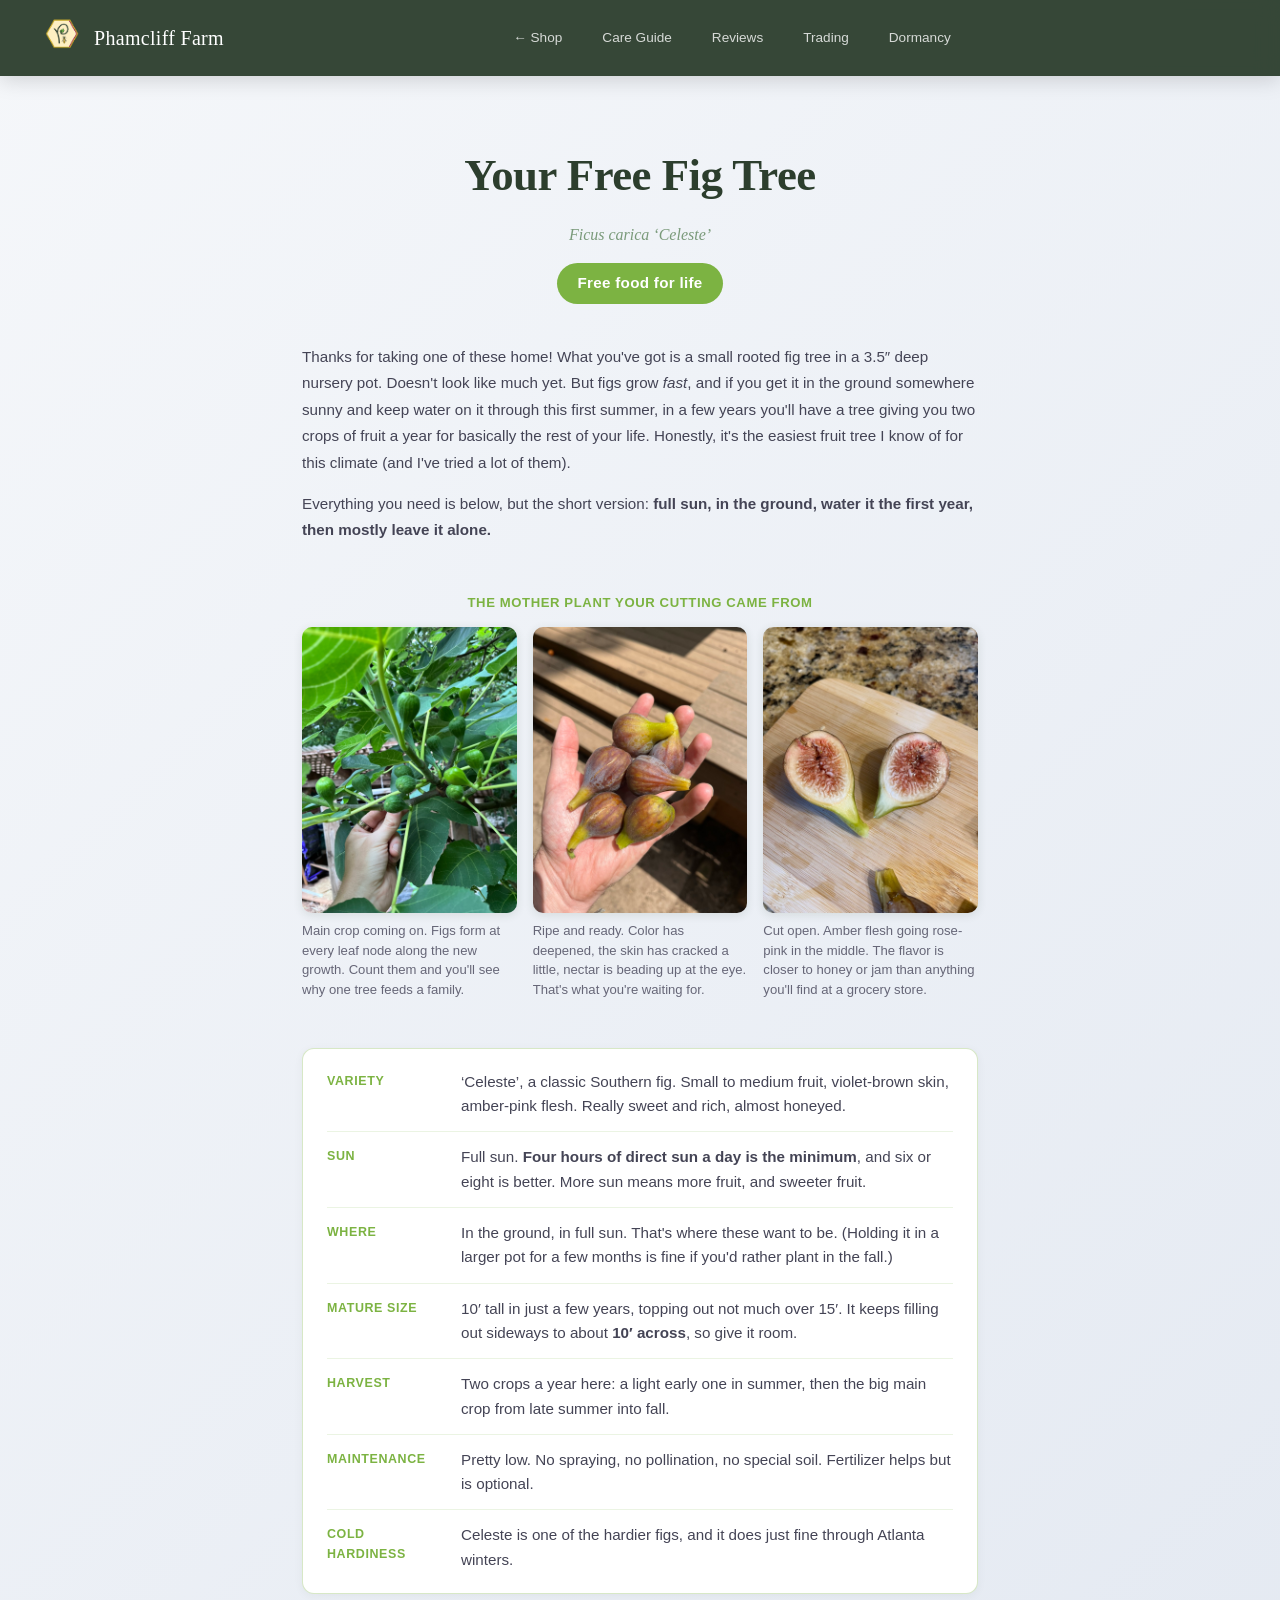
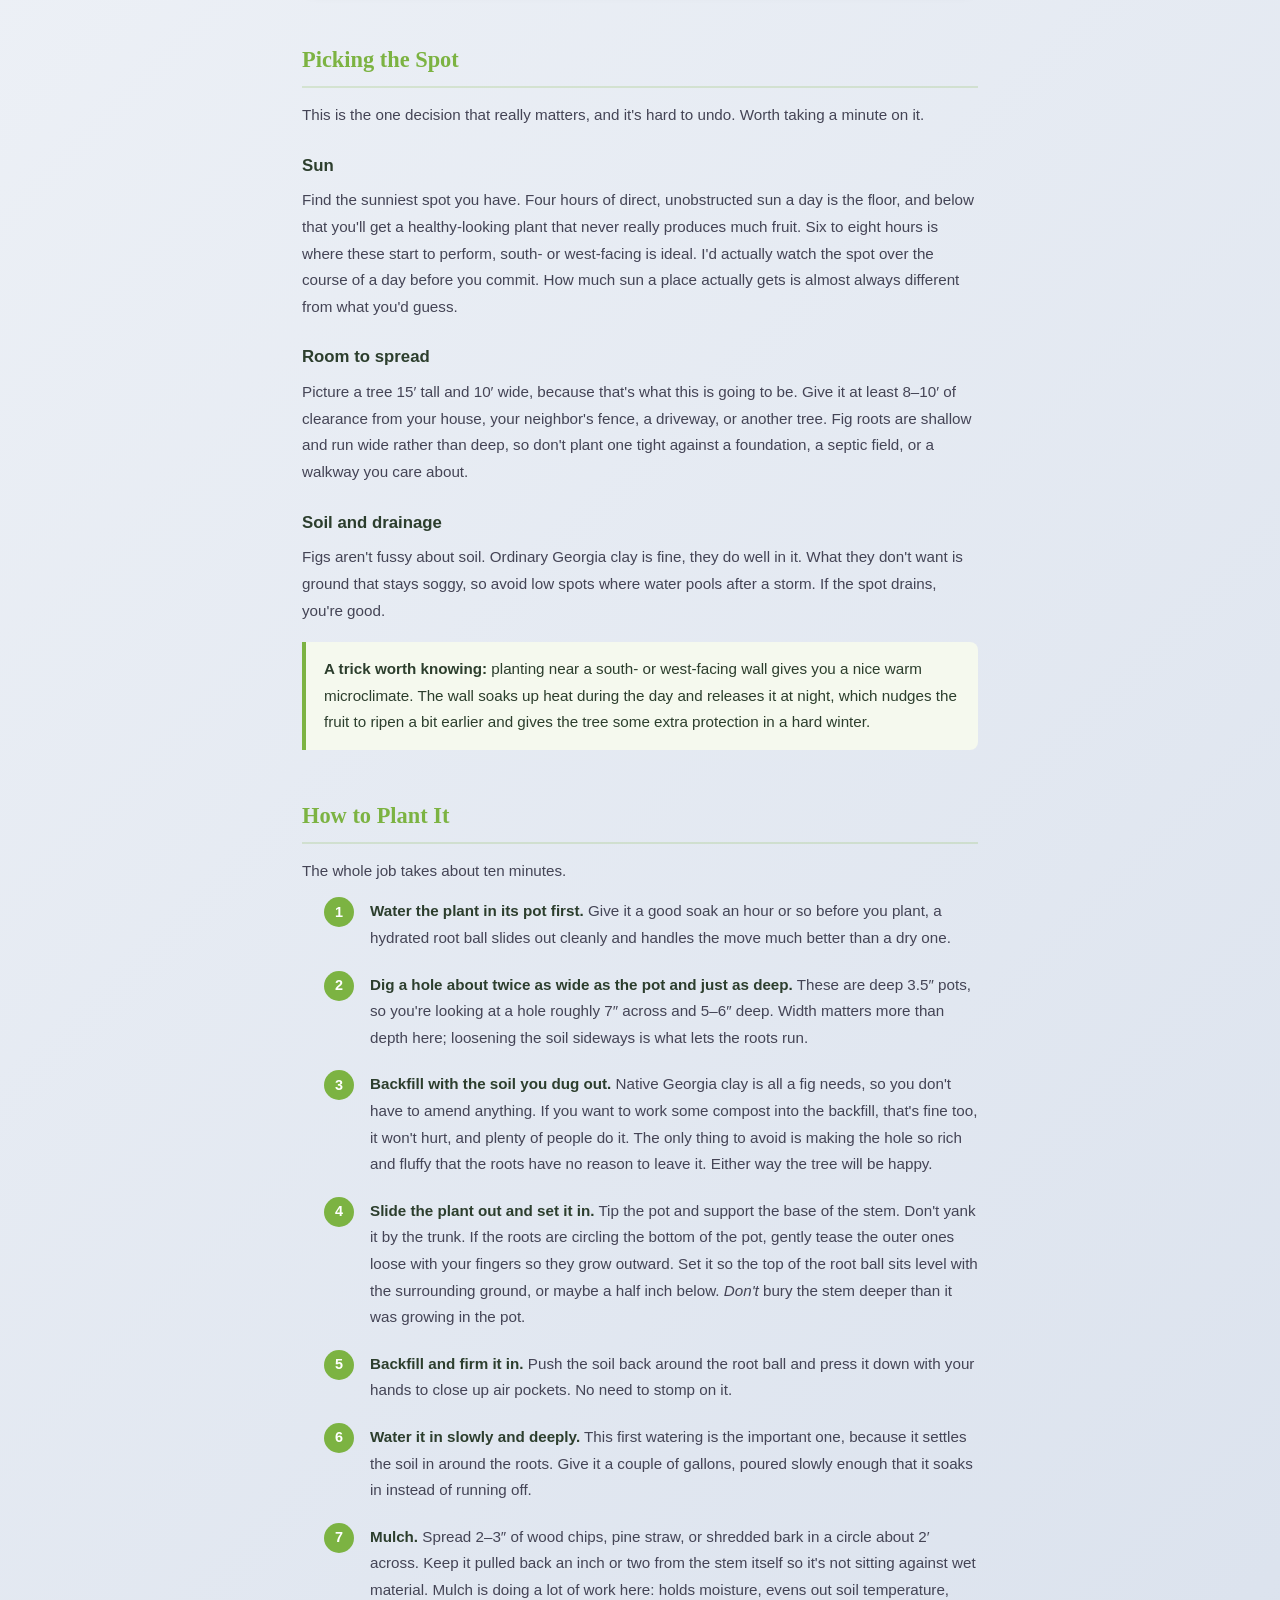
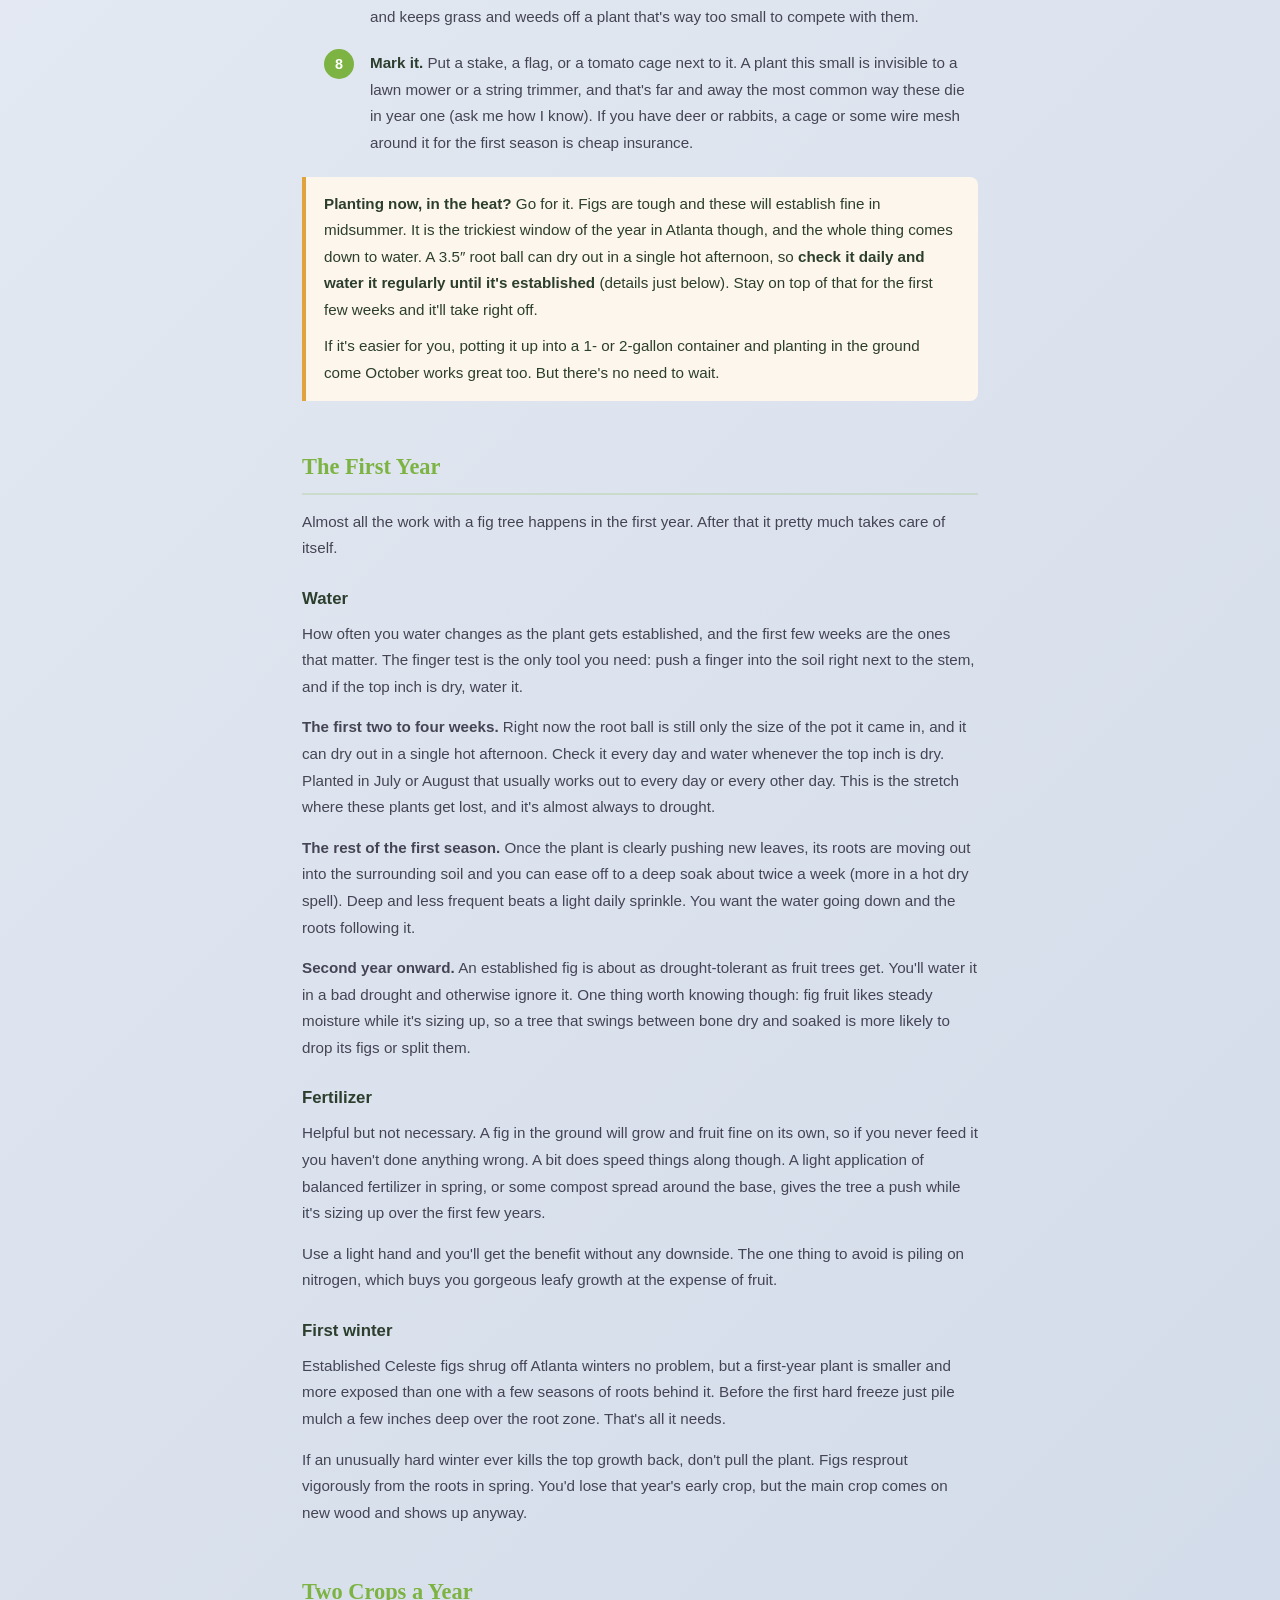
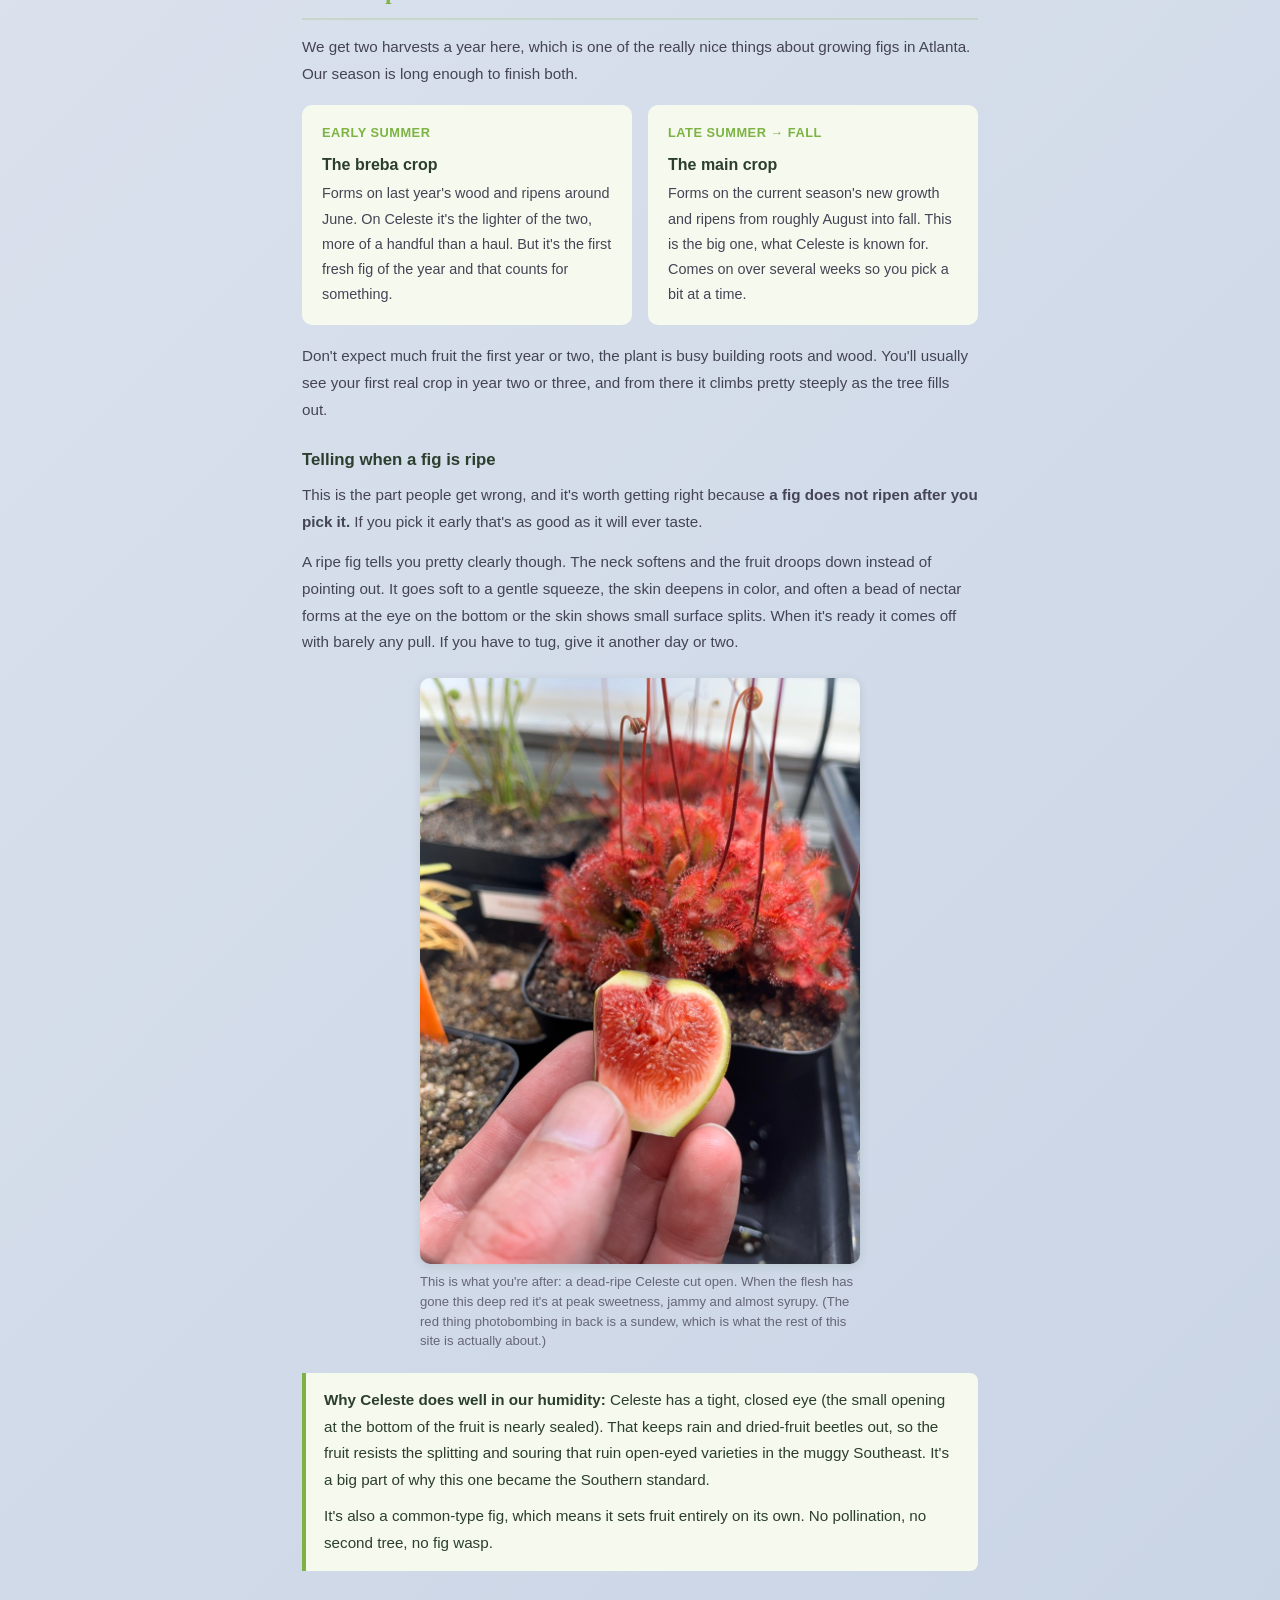
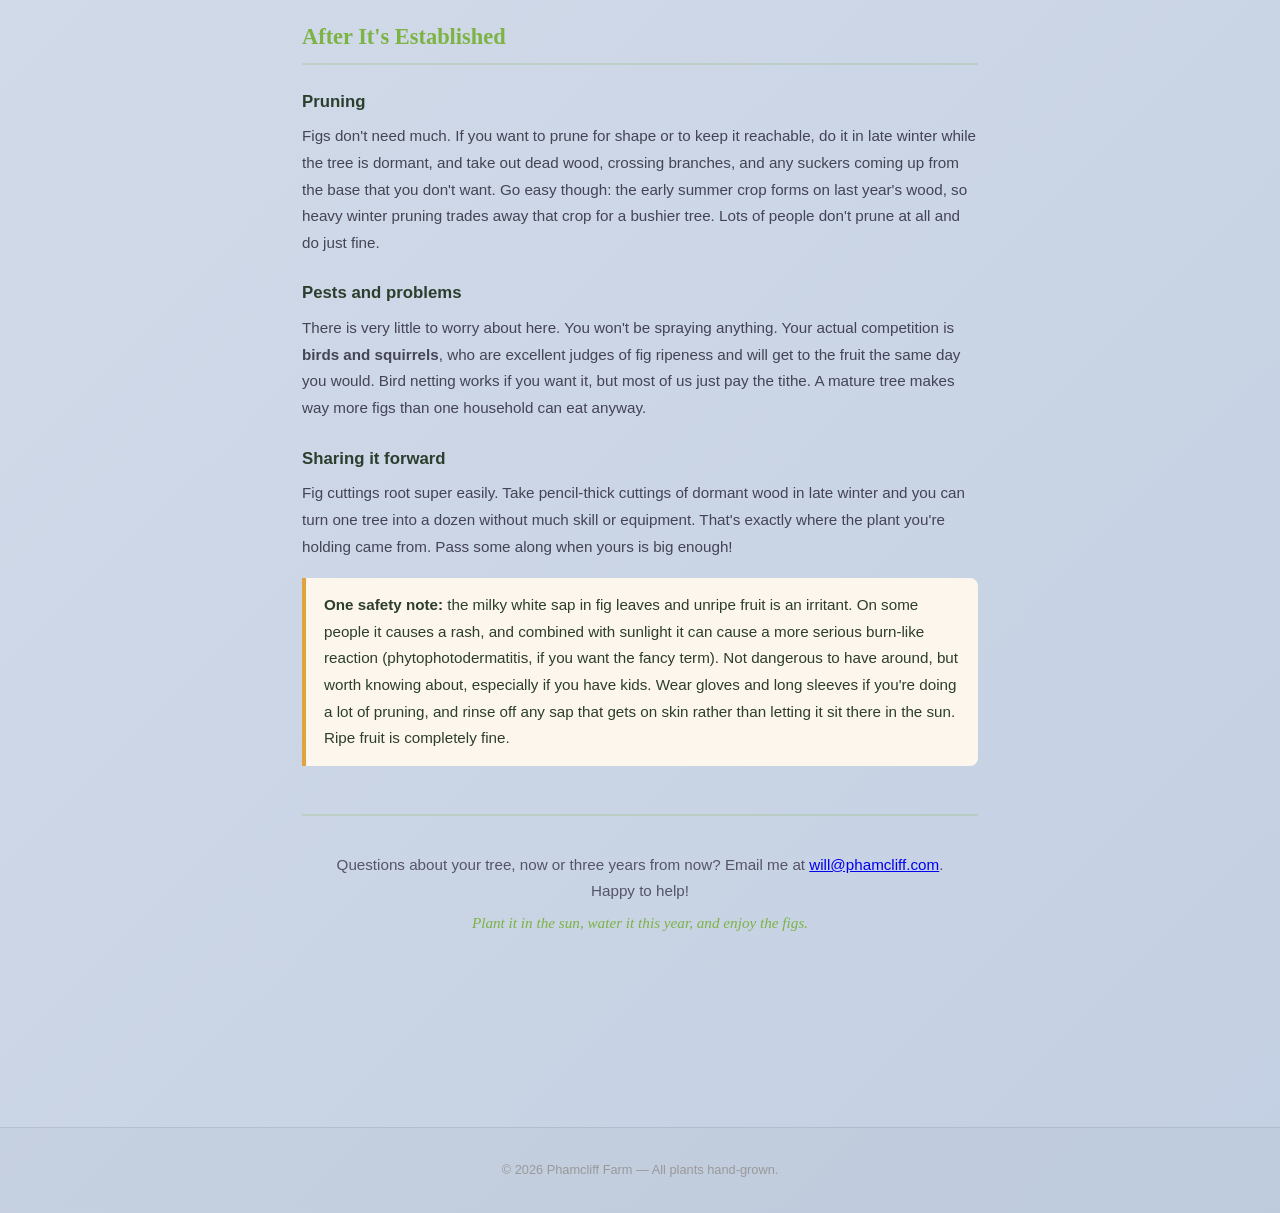
==== fig/index.html @ 44192fd5 "added figs" ====
<!DOCTYPE html>
<html lang="en">
<head>
  <meta charset="UTF-8" />
  <meta name="viewport" content="width=device-width, initial-scale=1.0" />
  <title>Your Free Fig Tree — Phamcliff Farm</title>
  <meta name="description" content="Care and planting instructions for the 'Celeste' fig trees we're giving away to neighbors in Atlanta." />
  <link rel="stylesheet" href="../style.css" />
  <style>
    .fig-hero {
      text-align: center;
      padding: 64px 24px 40px;
    }
    .fig-hero h1 {
      font-size: 2.8rem;
      color: #2c3e2d;
      margin-bottom: 10px;
      letter-spacing: -0.5px;
    }
    .fig-hero .fig-subtitle {
      font-size: 1rem;
      color: #7a9a7a;
      font-style: italic;
      font-family: Georgia, serif;
      margin-bottom: 16px;
    }
    .fig-hero .fig-tagline {
      display: inline-block;
      background: #7cb342;
      color: #fff;
      font-size: 0.95rem;
      font-weight: 600;
      letter-spacing: 0.3px;
      padding: 8px 20px;
      border-radius: 999px;
      font-family: -apple-system, BlinkMacSystemFont, "Segoe UI", sans-serif;
    }
    .fig-content {
      max-width: 740px;
      margin: 0 auto;
      padding: 0 32px 80px;
    }
    .fig-section {
      margin-bottom: 48px;
    }
    .fig-section h2 {
      font-size: 1.4rem;
      color: #7cb342;
      margin-bottom: 14px;
      padding-bottom: 8px;
      border-bottom: 2px solid rgba(124, 179, 66, 0.2);
    }
    .fig-section h3 {
      font-size: 1.05rem;
      color: #2c3e2d;
      margin: 24px 0 8px;
      font-family: -apple-system, BlinkMacSystemFont, "Segoe UI", sans-serif;
    }
    .fig-section p,
    .fig-section li {
      font-size: 0.95rem;
      color: #445;
      line-height: 1.75;
      font-family: -apple-system, BlinkMacSystemFont, "Segoe UI", sans-serif;
    }
    .fig-section p {
      margin-bottom: 14px;
    }
    .fig-section p:last-child {
      margin-bottom: 0;
    }
    .fig-section ul,
    .fig-section ol {
      margin: 0 0 14px 0;
      padding-left: 22px;
    }
    .fig-section li {
      margin-bottom: 10px;
    }
    .fig-callout {
      background: #f5f9ee;
      border-left: 4px solid #7cb342;
      border-radius: 0 8px 8px 0;
      padding: 14px 18px;
      margin: 18px 0;
    }
    .fig-callout p {
      margin-bottom: 0;
      color: #2c3e2d;
    }
    .fig-callout p + p {
      margin-top: 10px;
    }
    .fig-callout-warn {
      background: #fdf6ec;
      border-left-color: #e0a33e;
    }

    /* ── At-a-glance card ── */
    .fig-glance {
      background: #fff;
      border: 1px solid rgba(124, 179, 66, 0.3);
      border-radius: 12px;
      padding: 8px 24px;
      margin-bottom: 48px;
      box-shadow: 0 2px 10px rgba(44, 62, 45, 0.05);
    }
    .fig-glance-row {
      display: flex;
      gap: 16px;
      padding: 13px 0;
      border-bottom: 1px solid rgba(124, 179, 66, 0.15);
    }
    .fig-glance-row:last-child {
      border-bottom: none;
    }
    .fig-glance-label {
      flex: 0 0 118px;
      font-size: 0.78rem;
      font-weight: 700;
      text-transform: uppercase;
      letter-spacing: 0.6px;
      color: #7cb342;
      font-family: -apple-system, BlinkMacSystemFont, "Segoe UI", sans-serif;
      padding-top: 2px;
    }
    .fig-glance-value {
      flex: 1;
      font-size: 0.95rem;
      color: #445;
      line-height: 1.6;
      font-family: -apple-system, BlinkMacSystemFont, "Segoe UI", sans-serif;
    }

    /* ── Mother-plant gallery ── */
    .fig-gallery {
      display: grid;
      grid-template-columns: repeat(3, 1fr);
      gap: 16px;
      margin: 0 0 48px;
    }
    .fig-gallery figure {
      margin: 0;
    }
    .fig-gallery img {
      width: 100%;
      aspect-ratio: 3 / 4;
      object-fit: cover;
      border-radius: 10px;
      display: block;
      box-shadow: 0 2px 10px rgba(44, 62, 45, 0.12);
    }
    .fig-gallery figcaption {
      font-size: 0.82rem;
      color: #667;
      line-height: 1.5;
      padding-top: 8px;
      font-family: -apple-system, BlinkMacSystemFont, "Segoe UI", sans-serif;
    }
    .fig-gallery-intro {
      font-size: 0.82rem;
      font-weight: 700;
      text-transform: uppercase;
      letter-spacing: 0.6px;
      color: #7cb342;
      text-align: center;
      margin-bottom: 14px;
      font-family: -apple-system, BlinkMacSystemFont, "Segoe UI", sans-serif;
    }

    /* ── Single inline photo ── */
    .fig-photo {
      margin: 22px 0;
    }
    .fig-photo img {
      width: 100%;
      max-width: 440px;
      height: auto;
      border-radius: 10px;
      display: block;
      margin: 0 auto;
      box-shadow: 0 2px 10px rgba(44, 62, 45, 0.12);
    }
    .fig-photo figcaption {
      font-size: 0.82rem;
      color: #667;
      line-height: 1.5;
      padding-top: 8px;
      max-width: 440px;
      margin: 0 auto;
      font-family: -apple-system, BlinkMacSystemFont, "Segoe UI", sans-serif;
    }

    /* ── Planting steps ── */
    .fig-steps {
      list-style: none;
      counter-reset: figstep;
      padding-left: 0;
      margin: 0;
    }
    .fig-steps li {
      counter-increment: figstep;
      position: relative;
      padding-left: 46px;
      margin-bottom: 20px;
    }
    .fig-steps li::before {
      content: counter(figstep);
      position: absolute;
      left: 0;
      top: -1px;
      width: 30px;
      height: 30px;
      border-radius: 50%;
      background: #7cb342;
      color: #fff;
      font-size: 0.9rem;
      font-weight: 700;
      display: flex;
      align-items: center;
      justify-content: center;
      font-family: -apple-system, BlinkMacSystemFont, "Segoe UI", sans-serif;
    }
    .fig-steps li strong {
      color: #2c3e2d;
    }

    /* ── Harvest timeline ── */
    .fig-crops {
      display: grid;
      grid-template-columns: 1fr 1fr;
      gap: 16px;
      margin: 18px 0;
    }
    .fig-crop {
      background: #f5f9ee;
      border-radius: 10px;
      padding: 18px 20px;
    }
    .fig-crop h4 {
      font-size: 1rem;
      color: #2c3e2d;
      margin-bottom: 4px;
      font-family: -apple-system, BlinkMacSystemFont, "Segoe UI", sans-serif;
    }
    .fig-crop .fig-crop-when {
      font-size: 0.8rem;
      font-weight: 700;
      text-transform: uppercase;
      letter-spacing: 0.5px;
      color: #7cb342;
      margin-bottom: 8px;
      font-family: -apple-system, BlinkMacSystemFont, "Segoe UI", sans-serif;
    }
    .fig-crop p {
      font-size: 0.9rem;
      margin-bottom: 0;
    }

    .fig-footer-note {
      text-align: center;
      padding: 36px 24px 0;
      border-top: 2px solid rgba(124, 179, 66, 0.2);
      margin-bottom: 48px;
    }
    .fig-footer-note p {
      font-size: 0.95rem;
      color: #556;
      font-family: -apple-system, BlinkMacSystemFont, "Segoe UI", sans-serif;
      line-height: 1.7;
      margin-bottom: 6px;
    }
    .fig-footer-note .tagline {
      font-style: italic;
      color: #7cb342;
      font-family: Georgia, serif;
    }

    @media (max-width: 768px) {
      .fig-hero { padding: 44px 20px 32px; }
      .fig-hero h1 { font-size: 2rem; }
      .fig-content { padding: 0 16px 60px; }
      .fig-glance { padding: 6px 18px; }
      .fig-glance-row { flex-direction: column; gap: 2px; }
      .fig-glance-label { flex: none; }
      .fig-crops { grid-template-columns: 1fr; }
      .fig-gallery { grid-template-columns: 1fr; gap: 22px; }
      .fig-gallery img { aspect-ratio: 4 / 3; }
    }
  </style>
</head>
<body>

  <!-- ── Sticky header ── -->
  <header class="site-header">
    <a class="logo" href="../index.html" style="text-decoration:none; color:#fff; display:flex; align-items:center; gap:10px;"><img src="../images/phamcliff-logo.png" alt="Phamcliff Farm logo" style="height:44px; width:44px; object-fit:cover; border-radius:6px;"> Phamcliff Farm</a>
    <nav class="site-nav" id="site-nav">
      <a class="nav-link" href="../index.html">← Shop</a>
      <a class="nav-link" href="../care.html">Care Guide</a>
      <a class="nav-link" href="../reviews.html">Reviews</a>
      <a class="nav-link" href="../trading.html">Trading</a>
      <a class="nav-link" href="../dormancy.html">Dormancy</a>
    </nav>
    <div class="header-actions">
      <button class="hamburger-btn" id="hamburger-btn" aria-label="Menu">&#9776;</button>
    </div>
  </header>

  <div class="fig-hero">
    <h1>Your Free Fig Tree</h1>
    <p class="fig-subtitle">Ficus carica &lsquo;Celeste&rsquo;</p>
    <p class="fig-tagline">Free food for life</p>
  </div>

  <div class="fig-content">

    <div class="fig-section">
      <p>Thanks for taking one of these home! What you've got is a small rooted fig tree in a 3.5&Prime; deep nursery pot. Doesn't look like much yet. But figs grow <em>fast</em>, and if you get it in the ground somewhere sunny and keep water on it through this first summer, in a few years you'll have a tree giving you two crops of fruit a year for basically the rest of your life. Honestly, it's the easiest fruit tree I know of for this climate (and I've tried a lot of them).</p>
      <p>Everything you need is below, but the short version: <strong>full sun, in the ground, water it the first year, then mostly leave it alone.</strong></p>
    </div>

    <!-- ── Mother plant photos ── -->
    <p class="fig-gallery-intro">The mother plant your cutting came from</p>
    <div class="fig-gallery">
      <figure>
        <img src="../images/fig-mother-3.jpg" alt="A fig branch held in one hand, densely covered with green developing figs at every leaf node." loading="lazy" />
        <figcaption>Main crop coming on. Figs form at every leaf node along the new growth. Count them and you'll see why one tree feeds a family.</figcaption>
      </figure>
      <figure>
        <img src="../images/fig-mother-1.jpg" alt="A handful of ripe Celeste figs with violet-brown skin and pale green necks, some showing surface splits and beads of nectar." loading="lazy" />
        <figcaption>Ripe and ready. Color has deepened, the skin has cracked a little, nectar is beading up at the eye. That's what you're waiting for.</figcaption>
      </figure>
      <figure>
        <img src="../images/fig-mother-2.jpg" alt="A ripe Celeste fig sliced in half on a cutting board, showing pale amber flesh and a dense rose-pink interior." loading="lazy" />
        <figcaption>Cut open. Amber flesh going rose-pink in the middle. The flavor is closer to honey or jam than anything you'll find at a grocery store.</figcaption>
      </figure>
    </div>

    <!-- ── At a glance ── -->
    <div class="fig-glance">
      <div class="fig-glance-row">
        <div class="fig-glance-label">Variety</div>
        <div class="fig-glance-value">&lsquo;Celeste&rsquo;, a classic Southern fig. Small to medium fruit, violet-brown skin, amber-pink flesh. Really sweet and rich, almost honeyed.</div>
      </div>
      <div class="fig-glance-row">
        <div class="fig-glance-label">Sun</div>
        <div class="fig-glance-value">Full sun. <strong>Four hours of direct sun a day is the minimum</strong>, and six or eight is better. More sun means more fruit, and sweeter fruit.</div>
      </div>
      <div class="fig-glance-row">
        <div class="fig-glance-label">Where</div>
        <div class="fig-glance-value">In the ground, in full sun. That's where these want to be. (Holding it in a larger pot for a few months is fine if you'd rather plant in the fall.)</div>
      </div>
      <div class="fig-glance-row">
        <div class="fig-glance-label">Mature size</div>
        <div class="fig-glance-value">10&prime; tall in just a few years, topping out not much over 15&prime;. It keeps filling out sideways to about <strong>10&prime; across</strong>, so give it room.</div>
      </div>
      <div class="fig-glance-row">
        <div class="fig-glance-label">Harvest</div>
        <div class="fig-glance-value">Two crops a year here: a light early one in summer, then the big main crop from late summer into fall.</div>
      </div>
      <div class="fig-glance-row">
        <div class="fig-glance-label">Maintenance</div>
        <div class="fig-glance-value">Pretty low. No spraying, no pollination, no special soil. Fertilizer helps but is optional.</div>
      </div>
      <div class="fig-glance-row">
        <div class="fig-glance-label">Cold hardiness</div>
        <div class="fig-glance-value">Celeste is one of the hardier figs, and it does just fine through Atlanta winters.</div>
      </div>
    </div>

    <!-- ── Where to plant ── -->
    <div class="fig-section">
      <h2>Picking the Spot</h2>
      <p>This is the one decision that really matters, and it's hard to undo. Worth taking a minute on it.</p>

      <h3>Sun</h3>
      <p>Find the sunniest spot you have. Four hours of direct, unobstructed sun a day is the floor, and below that you'll get a healthy-looking plant that never really produces much fruit. Six to eight hours is where these start to perform, south- or west-facing is ideal. I'd actually watch the spot over the course of a day before you commit. How much sun a place actually gets is almost always different from what you'd guess.</p>

      <h3>Room to spread</h3>
      <p>Picture a tree 15&prime; tall and 10&prime; wide, because that's what this is going to be. Give it at least 8&ndash;10&prime; of clearance from your house, your neighbor's fence, a driveway, or another tree. Fig roots are shallow and run wide rather than deep, so don't plant one tight against a foundation, a septic field, or a walkway you care about.</p>

      <h3>Soil and drainage</h3>
      <p>Figs aren't fussy about soil. Ordinary Georgia clay is fine, they do well in it. What they don't want is ground that stays soggy, so avoid low spots where water pools after a storm. If the spot drains, you're good.</p>

      <div class="fig-callout">
        <p><strong>A trick worth knowing:</strong> planting near a south- or west-facing wall gives you a nice warm microclimate. The wall soaks up heat during the day and releases it at night, which nudges the fruit to ripen a bit earlier and gives the tree some extra protection in a hard winter.</p>
      </div>
    </div>

    <!-- ── How to plant ── -->
    <div class="fig-section">
      <h2>How to Plant It</h2>
      <p>The whole job takes about ten minutes.</p>

      <ol class="fig-steps">
        <li><strong>Water the plant in its pot first.</strong> Give it a good soak an hour or so before you plant, a hydrated root ball slides out cleanly and handles the move much better than a dry one.</li>

        <li><strong>Dig a hole about twice as wide as the pot and just as deep.</strong> These are deep 3.5&Prime; pots, so you're looking at a hole roughly 7&Prime; across and 5&ndash;6&Prime; deep. Width matters more than depth here; loosening the soil sideways is what lets the roots run.</li>

        <li><strong>Backfill with the soil you dug out.</strong> Native Georgia clay is all a fig needs, so you don't have to amend anything. If you want to work some compost into the backfill, that's fine too, it won't hurt, and plenty of people do it. The only thing to avoid is making the hole so rich and fluffy that the roots have no reason to leave it. Either way the tree will be happy.</li>

        <li><strong>Slide the plant out and set it in.</strong> Tip the pot and support the base of the stem. Don't yank it by the trunk. If the roots are circling the bottom of the pot, gently tease the outer ones loose with your fingers so they grow outward. Set it so the top of the root ball sits level with the surrounding ground, or maybe a half inch below. <em>Don't</em> bury the stem deeper than it was growing in the pot.</li>

        <li><strong>Backfill and firm it in.</strong> Push the soil back around the root ball and press it down with your hands to close up air pockets. No need to stomp on it.</li>

        <li><strong>Water it in slowly and deeply.</strong> This first watering is the important one, because it settles the soil in around the roots. Give it a couple of gallons, poured slowly enough that it soaks in instead of running off.</li>

        <li><strong>Mulch.</strong> Spread 2&ndash;3&Prime; of wood chips, pine straw, or shredded bark in a circle about 2&prime; across. Keep it pulled back an inch or two from the stem itself so it's not sitting against wet material. Mulch is doing a lot of work here: holds moisture, evens out soil temperature, and keeps grass and weeds off a plant that's way too small to compete with them.</li>

        <li><strong>Mark it.</strong> Put a stake, a flag, or a tomato cage next to it. A plant this small is invisible to a lawn mower or a string trimmer, and that's far and away the most common way these die in year one (ask me how I know). If you have deer or rabbits, a cage or some wire mesh around it for the first season is cheap insurance.</li>
      </ol>

      <div class="fig-callout fig-callout-warn">
        <p><strong>Planting now, in the heat?</strong> Go for it. Figs are tough and these will establish fine in midsummer. It is the trickiest window of the year in Atlanta though, and the whole thing comes down to water. A 3.5&Prime; root ball can dry out in a single hot afternoon, so <strong>check it daily and water it regularly until it's established</strong> (details just below). Stay on top of that for the first few weeks and it'll take right off.</p>
        <p>If it's easier for you, potting it up into a 1- or 2-gallon container and planting in the ground come October works great too. But there's no need to wait.</p>
      </div>
    </div>

    <!-- ── First year ── -->
    <div class="fig-section">
      <h2>The First Year</h2>
      <p>Almost all the work with a fig tree happens in the first year. After that it pretty much takes care of itself.</p>

      <h3>Water</h3>
      <p>How often you water changes as the plant gets established, and the first few weeks are the ones that matter. The finger test is the only tool you need: push a finger into the soil right next to the stem, and if the top inch is dry, water it.</p>
      <p><strong>The first two to four weeks.</strong> Right now the root ball is still only the size of the pot it came in, and it can dry out in a single hot afternoon. Check it every day and water whenever the top inch is dry. Planted in July or August that usually works out to every day or every other day. This is the stretch where these plants get lost, and it's almost always to drought.</p>
      <p><strong>The rest of the first season.</strong> Once the plant is clearly pushing new leaves, its roots are moving out into the surrounding soil and you can ease off to a deep soak about twice a week (more in a hot dry spell). Deep and less frequent beats a light daily sprinkle. You want the water going down and the roots following it.</p>
      <p><strong>Second year onward.</strong> An established fig is about as drought-tolerant as fruit trees get. You'll water it in a bad drought and otherwise ignore it. One thing worth knowing though: fig fruit likes steady moisture while it's sizing up, so a tree that swings between bone dry and soaked is more likely to drop its figs or split them.</p>

      <h3>Fertilizer</h3>
      <p>Helpful but not necessary. A fig in the ground will grow and fruit fine on its own, so if you never feed it you haven't done anything wrong. A bit does speed things along though. A light application of balanced fertilizer in spring, or some compost spread around the base, gives the tree a push while it's sizing up over the first few years.</p>
      <p>Use a light hand and you'll get the benefit without any downside. The one thing to avoid is piling on nitrogen, which buys you gorgeous leafy growth at the expense of fruit.</p>

      <h3>First winter</h3>
      <p>Established Celeste figs shrug off Atlanta winters no problem, but a first-year plant is smaller and more exposed than one with a few seasons of roots behind it. Before the first hard freeze just pile mulch a few inches deep over the root zone. That's all it needs.</p>
      <p>If an unusually hard winter ever kills the top growth back, don't pull the plant. Figs resprout vigorously from the roots in spring. You'd lose that year's early crop, but the main crop comes on new wood and shows up anyway.</p>
    </div>

    <!-- ── Two crops ── -->
    <div class="fig-section">
      <h2>Two Crops a Year</h2>
      <p>We get two harvests a year here, which is one of the really nice things about growing figs in Atlanta. Our season is long enough to finish both.</p>

      <div class="fig-crops">
        <div class="fig-crop">
          <div class="fig-crop-when">Early summer</div>
          <h4>The breba crop</h4>
          <p>Forms on last year's wood and ripens around June. On Celeste it's the lighter of the two, more of a handful than a haul. But it's the first fresh fig of the year and that counts for something.</p>
        </div>
        <div class="fig-crop">
          <div class="fig-crop-when">Late summer → fall</div>
          <h4>The main crop</h4>
          <p>Forms on the current season's new growth and ripens from roughly August into fall. This is the big one, what Celeste is known for. Comes on over several weeks so you pick a bit at a time.</p>
        </div>
      </div>

      <p>Don't expect much fruit the first year or two, the plant is busy building roots and wood. You'll usually see your first real crop in year two or three, and from there it climbs pretty steeply as the tree fills out.</p>

      <h3>Telling when a fig is ripe</h3>
      <p>This is the part people get wrong, and it's worth getting right because <strong>a fig does not ripen after you pick it.</strong> If you pick it early that's as good as it will ever taste.</p>
      <p>A ripe fig tells you pretty clearly though. The neck softens and the fruit droops down instead of pointing out. It goes soft to a gentle squeeze, the skin deepens in color, and often a bead of nectar forms at the eye on the bottom or the skin shows small surface splits. When it's ready it comes off with barely any pull. If you have to tug, give it another day or two.</p>

      <figure class="fig-photo">
        <img src="../images/fig-mother-4.jpg" alt="A wedge of a dead-ripe Celeste fig held up between two fingers, showing deep rose-red flesh, with a bright red sundew growing in a nursery tray behind it." loading="lazy" />
        <figcaption>This is what you're after: a dead-ripe Celeste cut open. When the flesh has gone this deep red it's at peak sweetness, jammy and almost syrupy. (The red thing photobombing in back is a sundew, which is what the rest of this site is actually about.)</figcaption>
      </figure>

      <div class="fig-callout">
        <p><strong>Why Celeste does well in our humidity:</strong> Celeste has a tight, closed eye (the small opening at the bottom of the fruit is nearly sealed). That keeps rain and dried-fruit beetles out, so the fruit resists the splitting and souring that ruin open-eyed varieties in the muggy Southeast. It's a big part of why this one became the Southern standard.</p>
        <p>It's also a common-type fig, which means it sets fruit entirely on its own. No pollination, no second tree, no fig wasp.</p>
      </div>
    </div>

    <!-- ── Ongoing ── -->
    <div class="fig-section">
      <h2>After It's Established</h2>

      <h3>Pruning</h3>
      <p>Figs don't need much. If you want to prune for shape or to keep it reachable, do it in late winter while the tree is dormant, and take out dead wood, crossing branches, and any suckers coming up from the base that you don't want. Go easy though: the early summer crop forms on last year's wood, so heavy winter pruning trades away that crop for a bushier tree. Lots of people don't prune at all and do just fine.</p>

      <h3>Pests and problems</h3>
      <p>There is very little to worry about here. You won't be spraying anything. Your actual competition is <strong>birds and squirrels</strong>, who are excellent judges of fig ripeness and will get to the fruit the same day you would. Bird netting works if you want it, but most of us just pay the tithe. A mature tree makes way more figs than one household can eat anyway.</p>

      <h3>Sharing it forward</h3>
      <p>Fig cuttings root super easily. Take pencil-thick cuttings of dormant wood in late winter and you can turn one tree into a dozen without much skill or equipment. That's exactly where the plant you're holding came from. Pass some along when yours is big enough!</p>

      <div class="fig-callout fig-callout-warn">
        <p><strong>One safety note:</strong> the milky white sap in fig leaves and unripe fruit is an irritant. On some people it causes a rash, and combined with sunlight it can cause a more serious burn-like reaction (phytophotodermatitis, if you want the fancy term). Not dangerous to have around, but worth knowing about, especially if you have kids. Wear gloves and long sleeves if you're doing a lot of pruning, and rinse off any sap that gets on skin rather than letting it sit there in the sun. Ripe fruit is completely fine.</p>
      </div>
    </div>

    <div class="fig-footer-note">
      <p>Questions about your tree, now or three years from now? Email me at <a href="mailto:will@phamcliff.com">will@phamcliff.com</a>. Happy to help!</p>
      <p class="tagline">Plant it in the sun, water it this year, and enjoy the figs.</p>
    </div>

  </div>

  <footer>
    &copy; 2026 Phamcliff Farm &mdash; All plants hand-grown.
  </footer>

  <script>
    document.getElementById('hamburger-btn').addEventListener('click', function () {
      document.getElementById('site-nav').classList.toggle('nav-open');
    });
  </script>
</body>
</html>
---- style.css ----
* {
  box-sizing: border-box;
  margin: 0;
  padding: 0;
}

body {
  font-family: Georgia, 'Times New Roman', serif;
  background: linear-gradient(135deg, #f5f7fa 0%, #c3cfe2 100%);
  min-height: 100vh;
  color: #2c3e2d;
  line-height: 1.6;
  overflow-x: hidden;
}

/* ── Sticky Header ── */
.site-header {
  position: sticky;
  top: 0;
  z-index: 1000;
  width: 100%;
  box-sizing: border-box;
  background: rgba(44, 62, 45, 0.95);
  backdrop-filter: blur(10px);
  -webkit-backdrop-filter: blur(10px);
  box-shadow: 0 4px 20px rgba(0, 0, 0, 0.15);
  padding: 16px 40px;
  display: flex;
  align-items: center;
  justify-content: space-between;
}

.site-header .logo {
  color: #fff;
  font-size: 1.25rem;
  letter-spacing: 0.3px;
}

.site-header .ebay-btn {
  display: inline-flex;
  align-items: center;
  gap: 7px;
  background: rgba(255, 255, 255, 0.12);
  border: 1px solid rgba(255, 255, 255, 0.25);
  color: #fff;
  text-decoration: none;
  padding: 7px 16px;
  border-radius: 20px;
  font-size: 0.85rem;
  font-family: -apple-system, BlinkMacSystemFont, "Segoe UI", sans-serif;
  font-weight: 500;
  transition: background 0.15s;
}

.site-header .ebay-btn:hover {
  background: rgba(255, 255, 255, 0.22);
}

.site-nav {
  display: flex;
  align-items: center;
  gap: 12px;
}

.nav-link {
  color: rgba(255, 255, 255, 0.8);
  text-decoration: none;
  font-size: 0.85rem;
  font-family: -apple-system, BlinkMacSystemFont, "Segoe UI", sans-serif;
  font-weight: 500;
  padding: 7px 14px;
  border-radius: 20px;
  transition: background 0.15s, color 0.15s;
}

.nav-link:hover,
.nav-link-active {
  background: rgba(255, 255, 255, 0.12);
  color: #fff;
}

.site-header .ebay-btn svg {
  width: 16px;
  height: 16px;
  flex-shrink: 0;
}

/* ── Shipping bar ── */
.shipping-bar {
  background: #2c3e2d;
  color: rgba(255, 255, 255, 0.88);
  text-align: center;
  padding: 9px 24px;
  font-size: 0.8rem;
  font-family: -apple-system, BlinkMacSystemFont, "Segoe UI", sans-serif;
  letter-spacing: 0.2px;
}

/* ── Rewards banner ── */
.rewards-banner {
  background: linear-gradient(90deg, #e8f5e9, #c8e6c9);
  text-align: center;
  padding: 10px 24px;
  font-size: 0.82rem;
  font-family: -apple-system, BlinkMacSystemFont, "Segoe UI", sans-serif;
  color: #2c3e2d;
  letter-spacing: 0.1px;
  border-bottom: 1px solid #a5d6a7;
}
.rewards-banner strong { color: #1b5e20; }

/* ── Sale banner (rendered by sales.js when a sale is active) ── */
.sale-banner {
  background: linear-gradient(90deg, #f5b400 0%, #f59e0b 100%);
  color: #2c3e2d;
  text-align: center;
  padding: 11px 24px;
  font-size: 0.92rem;
  font-weight: 700;
  font-family: -apple-system, BlinkMacSystemFont, "Segoe UI", sans-serif;
  letter-spacing: 0.2px;
}

.sale-banner-end {
  font-weight: 500;
  opacity: 0.78;
  margin-left: 4px;
}

/* Sale badge on plant cards (top-left, paired with the top-right status badge) */
.sale-badge {
  position: absolute;
  top: 12px;
  left: 12px;
  padding: 5px 12px;
  border-radius: 20px;
  font-size: 0.7rem;
  font-weight: 700;
  font-family: -apple-system, BlinkMacSystemFont, "Segoe UI", sans-serif;
  letter-spacing: 0.8px;
  text-transform: uppercase;
  color: #2c3e2d;
  background: #f5b400;
  box-shadow: 0 2px 6px rgba(0, 0, 0, 0.18);
}

/* ── Hero ── */
.hero {
  text-align: center;
  padding: 72px 24px 56px;
}

.hero h1 {
  font-size: 3.2rem;
  color: #2c3e2d;
  margin-bottom: 14px;
  letter-spacing: -0.5px;
}

.hero p {
  font-size: 1.1rem;
  color: #556;
  max-width: 480px;
  margin: 0 auto;
  font-family: -apple-system, BlinkMacSystemFont, "Segoe UI", sans-serif;
}

/* ── Main ── */
main {
  max-width: 1400px;
  margin: 0 auto;
  padding: 0 32px 80px;
}

/* ── Section label ── */
.section-label {
  font-size: 0.85rem;
  font-weight: 600;
  text-transform: uppercase;
  letter-spacing: 2px;
  color: #7cb342;
  margin-bottom: 28px;
  font-family: -apple-system, BlinkMacSystemFont, "Segoe UI", sans-serif;
}

/* ── Plants Grid ── */
.plants-grid {
  display: grid;
  grid-template-columns: repeat(auto-fill, minmax(280px, 1fr));
  gap: 2rem;
}

/* ── Plant Card ── */
.plant-card {
  background: #fff;
  border: 2px solid rgba(124, 179, 66, 0.15);
  border-radius: 15px;
  overflow: hidden;
  box-shadow: 0 10px 30px rgba(0, 0, 0, 0.08);
  transition: transform 0.2s ease, box-shadow 0.2s ease;
  position: relative;
}

.plant-card:hover {
  transform: translateY(-5px);
  box-shadow: 0 20px 45px rgba(0, 0, 0, 0.14);
}

.plant-card.sold {
  opacity: 0.72;
}

/* ── Card image ── */
.plant-image {
  position: relative;
}

.plant-image img {
  width: 100%;
  height: 260px;
  object-fit: cover;
  display: block;
}

.plant-image .img-placeholder {
  width: 100%;
  height: 260px;
  background: linear-gradient(135deg, #d4e8c2 0%, #b8d9a0 100%);
  display: flex;
  align-items: center;
  justify-content: center;
  font-size: 4.5rem;
}

/* ── Status badge ── */
.status-badge {
  position: absolute;
  top: 12px;
  right: 12px;
  padding: 5px 12px;
  border-radius: 20px;
  font-size: 0.7rem;
  font-weight: 700;
  font-family: -apple-system, BlinkMacSystemFont, "Segoe UI", sans-serif;
  letter-spacing: 0.8px;
  text-transform: uppercase;
  color: #fff;
}

.status-available { background: rgba(34, 197, 94, 0.92); }
.status-limited   { background: rgba(245, 158, 11, 0.92); }
.status-sold      { background: rgba(220, 38, 38, 0.92); }
.status-new         { background: rgba(147, 51, 234, 0.92); }
.status-unavailable { background: rgba(107, 114, 128, 0.92); }

/* ── Card text info ── */
.plant-info {
  padding: 18px 20px 22px;
}

.plant-name {
  font-size: 1.15rem;
  font-weight: bold;
  color: #2c3e2d;
  margin-bottom: 3px;
}

.plant-species {
  font-size: 0.85rem;
  color: #7a9a7a;
  font-style: italic;
  margin-bottom: 10px;
}

.plant-price {
  font-size: 1.3rem;
  font-weight: 700;
  color: #7cb342;
  margin-bottom: 10px;
  font-family: -apple-system, BlinkMacSystemFont, "Segoe UI", sans-serif;
}

/* ── Price tiers ── */
.price-tiers {
  display: grid;
  grid-template-columns: 1fr 1fr;
  gap: 5px 12px;
  margin-bottom: 12px;
}

.price-tier {
  display: flex;
  justify-content: space-between;
  align-items: center;
  font-family: -apple-system, BlinkMacSystemFont, "Segoe UI", sans-serif;
  font-size: 0.85rem;
  padding: 3px 0;
  border-bottom: 1px solid #f0f0ec;
}

.tier-size {
  color: #888;
}

.tier-price {
  font-weight: 700;
  color: #7cb342;
}

.plant-description {
  font-size: 0.875rem;
  color: #556;
  line-height: 1.55;
  font-family: -apple-system, BlinkMacSystemFont, "Segoe UI", sans-serif;
}

/* ── About section ── */
.about-section {
  display: grid;
  grid-template-columns: 1fr 1.6fr;
  gap: 48px;
  align-items: center;
  margin-top: 72px;
  padding-top: 52px;
  border-top: 2px solid rgba(124, 179, 66, 0.2);
}

.about-photos {
  display: grid;
  grid-template-columns: 1fr 1fr;
  gap: 12px;
}

.about-photo {
  width: 100%;
  border-radius: 12px;
  object-fit: cover;
  box-shadow: 0 8px 24px rgba(0,0,0,0.1);
}

.about-photo-main    { aspect-ratio: 3/4; }
.about-photo-secondary { aspect-ratio: 3/4; }

.about-title {
  font-size: 1.9rem;
  color: #2c3e2d;
  margin-bottom: 16px;
}

.about-text p {
  font-size: 0.95rem;
  color: #556;
  line-height: 1.75;
  font-family: -apple-system, BlinkMacSystemFont, "Segoe UI", sans-serif;
  margin-bottom: 14px;
}
.about-text p:last-child { margin-bottom: 0; }

.about-text a {
  color: #7cb342;
  text-decoration: none;
  border-bottom: 1px solid rgba(124, 179, 66, 0.4);
  transition: border-color 0.15s;
}
.about-text a:hover { border-color: #7cb342; }

/* ── Friends & Resources ── */
.friends-section {
  margin-top: 64px;
  padding-top: 48px;
  border-top: 2px solid rgba(124, 179, 66, 0.2);
}
.friends-title {
  font-size: 1.5rem;
  color: #2c3e2d;
  margin-bottom: 24px;
}
.friend-card {
  background: #f4f8f0;
  border: 1px solid rgba(124, 179, 66, 0.3);
  border-radius: 12px;
  padding: 28px 32px;
}
.friend-card h3 {
  font-size: 1.15rem;
  color: #2c3e2d;
  margin-bottom: 10px;
}
.friend-card h3 a {
  color: #558b2f;
  text-decoration: none;
  border-bottom: 1px solid rgba(124, 179, 66, 0.4);
}
.friend-card h3 a:hover { border-color: #7cb342; }
.friend-card p {
  font-size: 0.97rem;
  color: #444;
  line-height: 1.75;
  margin: 0;
}

@media (max-width: 768px) {
  .about-section {
    grid-template-columns: 1fr;
    gap: 28px;
  }
  .about-photos {
    max-width: 420px;
    margin: 0 auto;
  }
}

/* ── Bulk & Wholesale section ── */
.bulk-section {
  margin-top: 72px;
  padding-top: 52px;
  border-top: 2px solid rgba(124, 179, 66, 0.2);
}

.bulk-section-title {
  font-size: 1.9rem;
  color: #2c3e2d;
  margin-bottom: 8px;
}

.bulk-section-intro {
  color: #556;
  font-size: 1rem;
  margin-bottom: 28px;
  max-width: 540px;
  font-family: -apple-system, BlinkMacSystemFont, "Segoe UI", sans-serif;
  line-height: 1.65;
}

/* ── Contact / Order section ── */
.contact-section {
  margin-top: 72px;
  padding-top: 52px;
  border-top: 2px solid rgba(124, 179, 66, 0.2);
}

.contact-section h2 {
  font-size: 1.9rem;
  color: #2c3e2d;
  margin-bottom: 10px;
}

.contact-intro {
  color: #556;
  font-size: 1rem;
  margin-bottom: 28px;
  max-width: 540px;
  font-family: -apple-system, BlinkMacSystemFont, "Segoe UI", sans-serif;
  line-height: 1.65;
}

.contact-links {
  display: flex;
  flex-wrap: wrap;
  gap: 12px;
}

.contact-link {
  display: inline-flex;
  align-items: center;
  gap: 8px;
  padding: 11px 20px;
  border-radius: 25px;
  border: 1.5px solid #ddd;
  background: #fff;
  text-decoration: none;
  color: #2c3e2d;
  font-size: 0.9rem;
  font-weight: 600;
  font-family: -apple-system, BlinkMacSystemFont, "Segoe UI", sans-serif;
  box-shadow: 0 2px 8px rgba(0, 0, 0, 0.05);
  transition: transform 0.15s ease, box-shadow 0.15s ease, background 0.15s;
}

.contact-link:hover {
  transform: translateY(-2px);
  box-shadow: 0 6px 18px rgba(0, 0, 0, 0.1);
  background: #f8faf5;
}

.contact-link svg {
  width: 18px;
  height: 18px;
  flex-shrink: 0;
}

.contact-link.email     { border-color: #7cb342; color: #4a7a20; }
.contact-link.instagram { border-color: #c13584; color: #8a2060; }
.contact-link.facebook  { border-color: #1877f2; color: #1255c0; }
.contact-link.reddit    { border-color: #ff4500; color: #cc3300; }
.contact-link.ebay      { border-color: #e53238; color: #b02020; }

/* ── Card hover hint ── */
.card-view-hint {
  position: absolute;
  bottom: 10px;
  left: 50%;
  transform: translateX(-50%) translateY(4px);
  background: rgba(44, 62, 45, 0.82);
  color: #fff;
  font-size: 0.75rem;
  font-family: -apple-system, BlinkMacSystemFont, "Segoe UI", sans-serif;
  font-weight: 500;
  padding: 5px 12px;
  border-radius: 20px;
  opacity: 0;
  transition: opacity 0.15s ease, transform 0.15s ease;
  pointer-events: none;
  white-space: nowrap;
}

.plant-card:hover .card-view-hint {
  opacity: 1;
  transform: translateX(-50%) translateY(0);
}

/* ── Modal overlay ── */
.modal-overlay {
  position: fixed;
  inset: 0;
  background: rgba(0, 0, 0, 0.82);
  z-index: 2000;
  display: flex;
  align-items: center;
  justify-content: center;
  padding: 20px;
  opacity: 0;
  pointer-events: none;
  transition: opacity 0.2s ease;
}

.modal-overlay.open {
  opacity: 1;
  pointer-events: all;
}

/* ── Modal box ── */
.modal-box {
  background: #fff;
  border-radius: 15px;
  max-width: 680px;
  width: 100%;
  max-height: 90vh;
  overflow-y: auto;
  position: relative;
  box-shadow: 0 30px 80px rgba(0, 0, 0, 0.35);
}

.modal-close {
  position: absolute;
  top: 12px;
  right: 12px;
  background: rgba(0, 0, 0, 0.25);
  border: none;
  color: #fff;
  width: 32px;
  height: 32px;
  border-radius: 50%;
  font-size: 1.3rem;
  line-height: 1;
  cursor: pointer;
  z-index: 10;
  display: flex;
  align-items: center;
  justify-content: center;
  transition: background 0.15s;
}

.modal-close:hover {
  background: rgba(0, 0, 0, 0.45);
}

/* ── Modal main image ── */
.modal-main-img {
  width: 100%;
  max-height: 440px;
  object-fit: cover;
  display: block;
  border-radius: 15px 15px 0 0;
}

/* ── Thumbnails ── */
.modal-thumbs {
  display: flex;
  gap: 8px;
  padding: 12px 16px;
  overflow-x: auto;
  border-bottom: 1px solid #f0f0ec;
  background: #fafaf8;
}

.modal-thumb {
  flex-shrink: 0;
  cursor: pointer;
  text-align: center;
}

.modal-thumb img {
  width: 80px;
  height: 64px;
  object-fit: cover;
  border-radius: 6px;
  border: 2px solid transparent;
  transition: border-color 0.15s;
  display: block;
}

.modal-thumb.active img,
.modal-thumb:hover img {
  border-color: #7cb342;
}

.modal-thumb-label {
  font-size: 0.68rem;
  color: #888;
  font-family: -apple-system, BlinkMacSystemFont, "Segoe UI", sans-serif;
  margin-top: 4px;
  text-transform: uppercase;
  letter-spacing: 0.6px;
}

/* ── Modal details ── */
.modal-details {
  padding: 22px 26px 28px;
}

.modal-name {
  font-size: 1.4rem;
  font-weight: bold;
  color: #2c3e2d;
  margin-bottom: 3px;
}

.modal-species {
  font-style: italic;
  color: #7a9a7a;
  font-size: 0.9rem;
  margin-bottom: 16px;
}

.modal-price-tiers {
  margin-bottom: 16px;
}

.modal-description {
  font-size: 0.9rem;
  color: #556;
  line-height: 1.65;
  font-family: -apple-system, BlinkMacSystemFont, "Segoe UI", sans-serif;
  margin-bottom: 20px;
}

.modal-order-btn {
  display: inline-block;
  background: #7cb342;
  color: #fff;
  text-decoration: none;
  padding: 11px 24px;
  border-radius: 25px;
  font-size: 0.9rem;
  font-weight: 600;
  font-family: -apple-system, BlinkMacSystemFont, "Segoe UI", sans-serif;
  transition: background 0.15s, transform 0.15s;
}

.modal-order-btn:hover {
  background: #5a8f2a;
  transform: translateY(-1px);
}

.modal-video-btn {
  display: inline-block;
  background: transparent;
  color: #7cb342;
  text-decoration: none;
  padding: 11px 24px;
  border-radius: 25px;
  font-size: 0.9rem;
  font-weight: 600;
  font-family: -apple-system, BlinkMacSystemFont, "Segoe UI", sans-serif;
  border: 2px solid #7cb342;
  margin-left: 10px;
  transition: background 0.15s, color 0.15s, transform 0.15s;
}

.modal-video-btn:hover {
  background: #7cb342;
  color: #fff;
  transform: translateY(-1px);
}

/* ── Cart icon button (header) ── */
.cart-icon-btn {
  position: relative;
  background: rgba(255, 255, 255, 0.12);
  border: 1px solid rgba(255, 255, 255, 0.25);
  color: #fff;
  width: 38px;
  height: 38px;
  border-radius: 50%;
  cursor: pointer;
  display: flex;
  align-items: center;
  justify-content: center;
  transition: background 0.15s;
  flex-shrink: 0;
}
.cart-icon-btn:hover { background: rgba(255, 255, 255, 0.22); }

.cart-badge {
  position: absolute;
  top: -4px;
  right: -4px;
  background: #7cb342;
  color: #fff;
  font-size: 0.65rem;
  font-weight: 700;
  font-family: -apple-system, BlinkMacSystemFont, "Segoe UI", sans-serif;
  width: 18px;
  height: 18px;
  border-radius: 50%;
  display: flex;
  align-items: center;
  justify-content: center;
  border: 2px solid rgba(44, 62, 45, 0.95);
}

/* ── Cart overlay ── */
.cart-overlay {
  position: fixed;
  inset: 0;
  background: rgba(0, 0, 0, 0.5);
  z-index: 2500;
  opacity: 0;
  pointer-events: none;
  transition: opacity 0.2s ease;
}
.cart-overlay.open { opacity: 1; pointer-events: all; }

/* ── Cart panel ── */
.cart-panel {
  position: fixed;
  top: 0;
  right: 0;
  width: 380px;
  max-width: 100vw;
  height: 100vh;
  background: #fff;
  z-index: 2600;
  display: flex;
  flex-direction: column;
  box-shadow: -8px 0 40px rgba(0, 0, 0, 0.18);
  transform: translateX(100%);
  transition: transform 0.25s ease;
}
.cart-panel.open { transform: translateX(0); }

.cart-header {
  display: flex;
  align-items: center;
  justify-content: space-between;
  padding: 18px 20px;
  border-bottom: 1px solid #f0f0ec;
  flex-shrink: 0;
  background: #2c3e2d;
}
.cart-title {
  color: #fff;
  font-size: 1.1rem;
  font-family: Georgia, serif;
}
.cart-close {
  background: rgba(255,255,255,0.15);
  border: none;
  color: #fff;
  width: 30px;
  height: 30px;
  border-radius: 50%;
  font-size: 1.2rem;
  cursor: pointer;
  display: flex;
  align-items: center;
  justify-content: center;
  transition: background 0.15s;
}
.cart-close:hover { background: rgba(255,255,255,0.3); }

.cart-body {
  flex: 1;
  overflow-y: auto;
  padding: 16px 20px 24px;
  display: flex;
  flex-direction: column;
  gap: 16px;
}

/* ── Cart items ── */
.cart-items-list { display: flex; flex-direction: column; gap: 10px; }

.cart-empty {
  color: #aaa;
  font-size: 0.9rem;
  font-family: -apple-system, BlinkMacSystemFont, "Segoe UI", sans-serif;
  text-align: center;
  padding: 24px 0;
}

.cart-item {
  display: flex;
  flex-direction: column;
  gap: 6px;
  padding: 10px 12px;
  background: #fafaf8;
  border-radius: 8px;
  border: 1px solid #f0f0ec;
}
.cart-item-info {
  display: flex;
  justify-content: space-between;
  align-items: flex-start;
  gap: 8px;
}
.cart-item-name {
  font-size: 0.85rem;
  font-family: -apple-system, BlinkMacSystemFont, "Segoe UI", sans-serif;
  color: #2c3e2d;
  line-height: 1.4;
}
.cart-item-name em { color: #888; font-style: italic; }
.cart-item-price {
  font-size: 0.85rem;
  font-weight: 700;
  color: #7cb342;
  font-family: -apple-system, BlinkMacSystemFont, "Segoe UI", sans-serif;
  white-space: nowrap;
}
.cart-item-ctrl {
  display: flex;
  align-items: center;
  gap: 6px;
}
.qty-btn {
  background: #eee;
  border: none;
  width: 26px;
  height: 26px;
  border-radius: 6px;
  font-size: 1rem;
  cursor: pointer;
  display: flex;
  align-items: center;
  justify-content: center;
  transition: background 0.1s;
}
.qty-btn:hover { background: #ddd; }
.qty-num {
  font-size: 0.85rem;
  font-family: -apple-system, BlinkMacSystemFont, "Segoe UI", sans-serif;
  min-width: 20px;
  text-align: center;
}
.qty-remove {
  background: none;
  border: none;
  color: #bbb;
  font-size: 1.1rem;
  cursor: pointer;
  margin-left: 4px;
  padding: 2px 4px;
  border-radius: 4px;
  transition: color 0.1s;
}
.qty-remove:hover { color: #e53;  }

/* ── Shipping note ── */
.cart-ship-note {
  font-size: 0.78rem;
  font-family: -apple-system, BlinkMacSystemFont, "Segoe UI", sans-serif;
  color: #888;
  text-align: center;
}
.cart-ship-free { color: #7cb342; font-weight: 600; }

/* ── Cart rewards ── */
.cart-rewards {
  background: #f1f8e9;
  border: 1px solid #c5e1a5;
  border-radius: 8px;
  padding: 12px 14px;
  margin: 10px 0;
}
.rewards-title {
  font-size: 0.8rem;
  font-weight: 700;
  color: #2e7d32;
  text-transform: uppercase;
  letter-spacing: 0.5px;
  margin-bottom: 8px;
  font-family: -apple-system, BlinkMacSystemFont, "Segoe UI", sans-serif;
}
.reward-row {
  font-size: 0.85rem;
  color: #2c3e2d;
  padding: 4px 0;
  font-family: -apple-system, BlinkMacSystemFont, "Segoe UI", sans-serif;
}
.reward-progress {
  font-size: 0.78rem;
  color: #558b2f;
  margin-top: 6px;
  font-family: -apple-system, BlinkMacSystemFont, "Segoe UI", sans-serif;
}

/* ── Discount code ── */
.discount-code-row {
  display: flex;
  gap: 8px;
  align-items: center;
}
.discount-code-row .cart-addr-field { flex: 1; margin-bottom: 0; }
.discount-apply-btn {
  background: #2c3e2d;
  color: #fff;
  border: none;
  padding: 9px 16px;
  border-radius: 8px;
  font-size: 0.82rem;
  font-weight: 600;
  font-family: -apple-system, BlinkMacSystemFont, "Segoe UI", sans-serif;
  cursor: pointer;
  white-space: nowrap;
  transition: background 0.15s;
}
.discount-apply-btn:hover { background: #3d5340; }
.discount-applied-row {
  display: flex;
  align-items: center;
  justify-content: space-between;
  background: #f4f8f0;
  border: 1px solid #7cb342;
  border-radius: 8px;
  padding: 8px 12px;
}
.discount-applied-label {
  font-size: 0.82rem;
  font-family: -apple-system, BlinkMacSystemFont, "Segoe UI", sans-serif;
  font-weight: 600;
  color: #558b2f;
}
.discount-remove-btn {
  background: none;
  border: none;
  color: #c0392b;
  font-size: 0.78rem;
  font-family: -apple-system, BlinkMacSystemFont, "Segoe UI", sans-serif;
  font-weight: 600;
  cursor: pointer;
  padding: 2px 6px;
  border-radius: 4px;
  transition: background 0.1s;
}
.discount-remove-btn:hover { background: rgba(192, 57, 43, 0.08); }
.discount-status {
  font-size: 0.78rem;
  font-family: -apple-system, BlinkMacSystemFont, "Segoe UI", sans-serif;
  min-height: 0;
  margin: 0;
}
.discount-status.error { color: #c0392b; }
.summary-discount span:last-child { color: #c87a00; font-weight: 600; }

/* ── Summary ── */
.cart-summary {
  display: flex;
  flex-direction: column;
  gap: 8px;
  border-top: 1px solid #f0f0ec;
  padding-top: 14px;
}
.summary-row {
  display: flex;
  justify-content: space-between;
  align-items: center;
  font-size: 0.85rem;
  font-family: -apple-system, BlinkMacSystemFont, "Segoe UI", sans-serif;
  color: #556;
}
.summary-check-label {
  display: flex;
  align-items: center;
  gap: 7px;
  cursor: pointer;
  color: #556;
}
.summary-check-label small { color: #aaa; }
.summary-check-label input[type="checkbox"] { accent-color: #7cb342; width: 15px; height: 15px; }
.summary-total {
  font-size: 1rem;
  font-weight: 700;
  color: #2c3e2d;
  border-top: 1px solid #f0f0ec;
  padding-top: 10px;
  margin-top: 4px;
}
.summary-total span:last-child { color: #7cb342; }

/* ── Cart textarea + button ── */
.cart-field-label {
  display: block;
  font-size: 0.8rem;
  font-family: -apple-system, BlinkMacSystemFont, "Segoe UI", sans-serif;
  font-weight: 600;
  color: #555;
  margin: 12px 0 4px;
  text-transform: uppercase;
  letter-spacing: 0.4px;
}

.cart-comments {
  width: 100%;
  min-height: 80px;
  border: 1px solid #ddd;
  border-radius: 8px;
  padding: 10px 12px;
  font-size: 0.85rem;
  font-family: -apple-system, BlinkMacSystemFont, "Segoe UI", sans-serif;
  color: #445;
  resize: vertical;
  outline: none;
  transition: border-color 0.15s;
}
.cart-comments:focus { border-color: #7cb342; }

.cart-addr-field {
  width: 100%;
  border: 1px solid #ddd;
  border-radius: 8px;
  padding: 9px 12px;
  font-size: 0.85rem;
  font-family: -apple-system, BlinkMacSystemFont, "Segoe UI", sans-serif;
  color: #445;
  outline: none;
  transition: border-color 0.15s;
  margin-bottom: 8px;
  box-sizing: border-box;
  background: #fff;
}
.cart-addr-field:focus { border-color: #7cb342; }
.cart-addr-row {
  display: flex;
  gap: 8px;
}
.cart-addr-row .cart-addr-field { margin-bottom: 0; }
.cart-addr-state { flex: 0 0 72px; }
.cart-addr-zip   { flex: 0 0 90px; }
.cart-addr-row input[placeholder="City"] { flex: 1; }

.payment-methods {
  display: flex;
  gap: 10px;
  margin-top: 6px;
  flex-wrap: wrap;
}
.payment-option {
  display: flex;
  align-items: center;
  gap: 6px;
  font-size: 0.85rem;
  font-family: -apple-system, BlinkMacSystemFont, "Segoe UI", sans-serif;
  color: #444;
  cursor: pointer;
  background: #f4f8f0;
  border: 1px solid #ddd;
  border-radius: 20px;
  padding: 7px 14px;
  transition: border-color 0.15s, background 0.15s;
}
.payment-option:has(input:checked) {
  border-color: #7cb342;
  background: #eaf4d8;
  color: #2c3e2d;
  font-weight: 600;
}
.payment-option input { display: none; }
.payment-instructions {
  margin-top: 10px;
  background: #f4f8f0;
  border-left: 3px solid #7cb342;
  border-radius: 0 8px 8px 0;
  padding: 10px 14px;
  font-size: 0.82rem;
  font-family: -apple-system, BlinkMacSystemFont, "Segoe UI", sans-serif;
  color: #444;
  line-height: 1.6;
}

.cart-payment-note {
  font-size: 0.75rem;
  font-family: -apple-system, BlinkMacSystemFont, "Segoe UI", sans-serif;
  color: #aaa;
  text-align: center;
  line-height: 1.5;
}

.cart-email-btn {
  width: 100%;
  background: #7cb342;
  color: #fff;
  border: none;
  padding: 13px;
  border-radius: 25px;
  font-size: 0.95rem;
  font-weight: 600;
  font-family: -apple-system, BlinkMacSystemFont, "Segoe UI", sans-serif;
  cursor: pointer;
  transition: background 0.15s, transform 0.15s;
}
.cart-email-btn:hover { background: #5a8f2a; transform: translateY(-1px); }

/* ── Modal cart row ── */
.modal-cart-row {
  display: flex;
  align-items: center;
  gap: 10px;
  margin-bottom: 14px;
}
.modal-size-select {
  flex: 1;
  padding: 9px 12px;
  border: 1.5px solid #ddd;
  border-radius: 20px;
  font-size: 0.85rem;
  font-family: -apple-system, BlinkMacSystemFont, "Segoe UI", sans-serif;
  color: #2c3e2d;
  outline: none;
  cursor: pointer;
  transition: border-color 0.15s;
}
.modal-size-select:focus { border-color: #7cb342; }
.modal-add-cart-btn {
  background: #7cb342;
  color: #fff;
  border: none;
  padding: 9px 18px;
  border-radius: 20px;
  font-size: 0.85rem;
  font-weight: 600;
  font-family: -apple-system, BlinkMacSystemFont, "Segoe UI", sans-serif;
  cursor: pointer;
  white-space: nowrap;
  transition: background 0.15s;
}
.modal-add-cart-btn:hover { background: #5a8f2a; }

.modal-action-btns {
  display: flex;
  gap: 10px;
  flex-wrap: wrap;
  align-items: center;
}

/* ── Footer ── */
footer {
  text-align: center;
  padding: 32px 24px;
  color: #999;
  font-size: 0.8rem;
  border-top: 1px solid rgba(44, 62, 45, 0.1);
  margin-top: 64px;
  font-family: -apple-system, BlinkMacSystemFont, "Segoe UI", sans-serif;
  background: rgba(44, 62, 45, 0.03);
}

/* ── Responsive ── */
@media (max-width: 768px) {
  .hero h1 { font-size: 2.2rem; }
  .site-header { padding: 14px 16px; }
  .site-nav { gap: 4px; }
  .nav-link { font-size: 0.75rem; padding: 6px 8px; }
  main { padding: 0 16px 60px; }
}

.header-actions {
  display: flex;
  align-items: center;
  gap: 8px;
}
.hamburger-btn {
  display: none;
  background: none;
  border: none;
  color: #fff;
  font-size: 1.4rem;
  cursor: pointer;
  padding: 6px 8px;
  line-height: 1;
}

@media (max-width: 500px) {
  .site-header .logo img { display: none; }
  .site-header .logo { font-size: 1rem; white-space: nowrap; }
  .hamburger-btn { display: flex; }
  .cart-icon-btn { flex-shrink: 0; }
  .site-nav {
    display: none;
    position: absolute;
    top: 100%;
    left: 0;
    right: 0;
    flex-direction: column;
    background: rgba(44, 62, 45, 0.98);
    padding: 8px 0;
    z-index: 999;
    box-shadow: 0 6px 16px rgba(0,0,0,0.2);
  }
  .site-nav.nav-open { display: flex; }
  .nav-link {
    font-size: 0.9rem;
    padding: 12px 20px;
    border-radius: 0;
    width: 100%;
    border-bottom: 1px solid rgba(255,255,255,0.07);
  }
}

@media (max-width: 480px) {
  .hero h1 { font-size: 1.8rem; }
  .hero { padding: 48px 20px 36px; }
  .contact-links { flex-direction: column; }
  .contact-link { justify-content: center; }
}
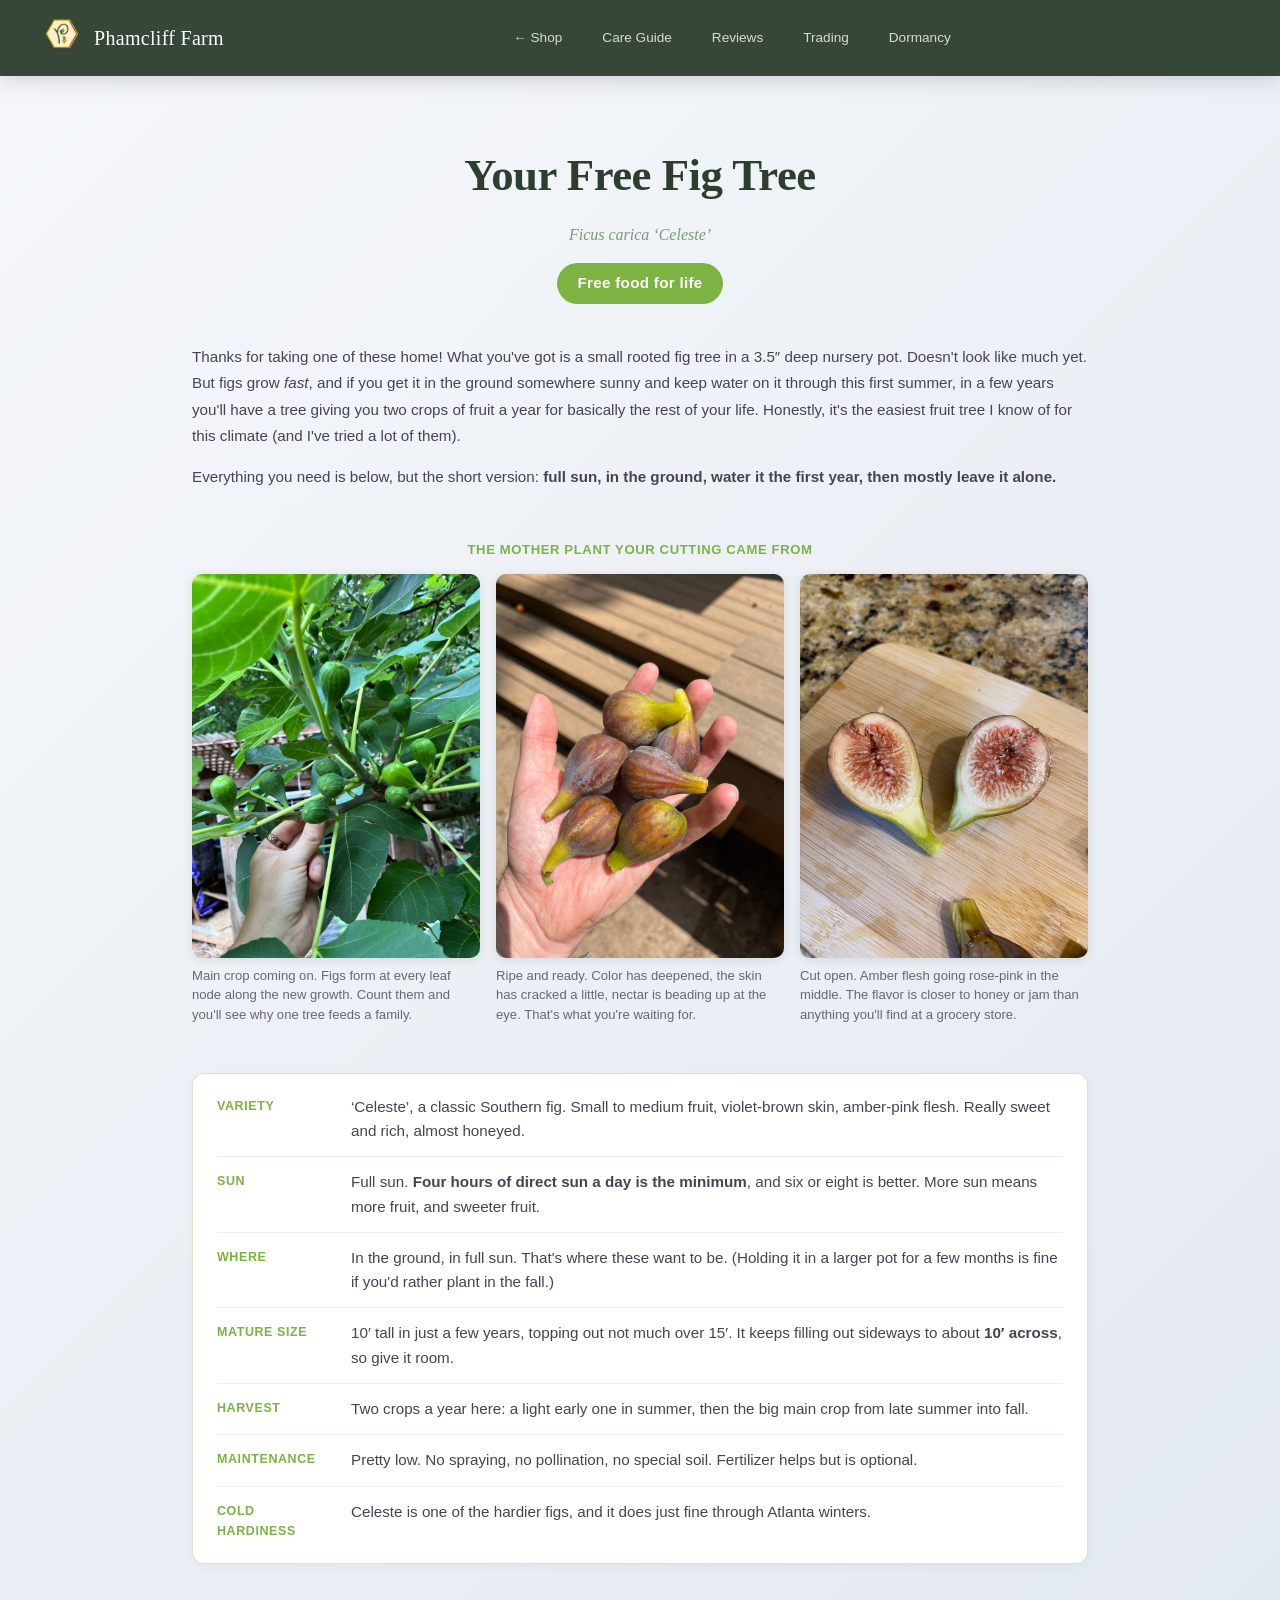
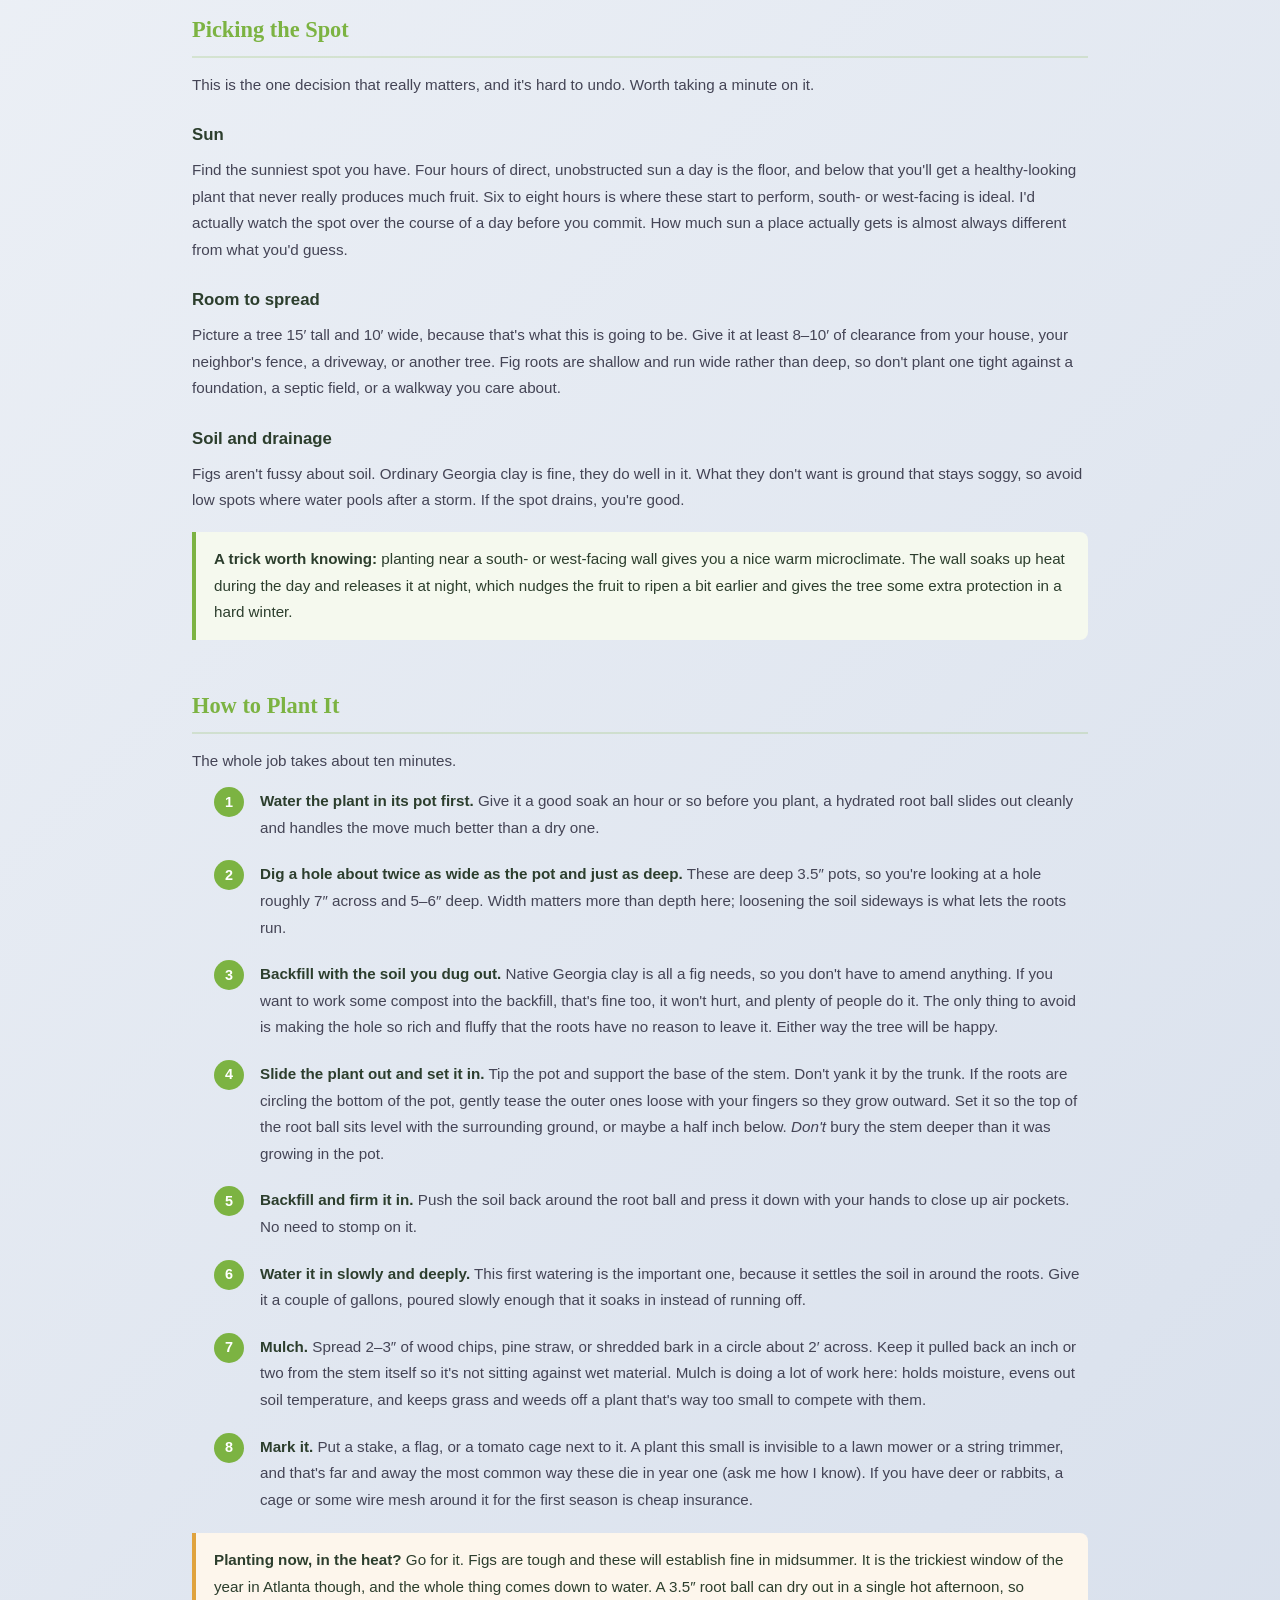
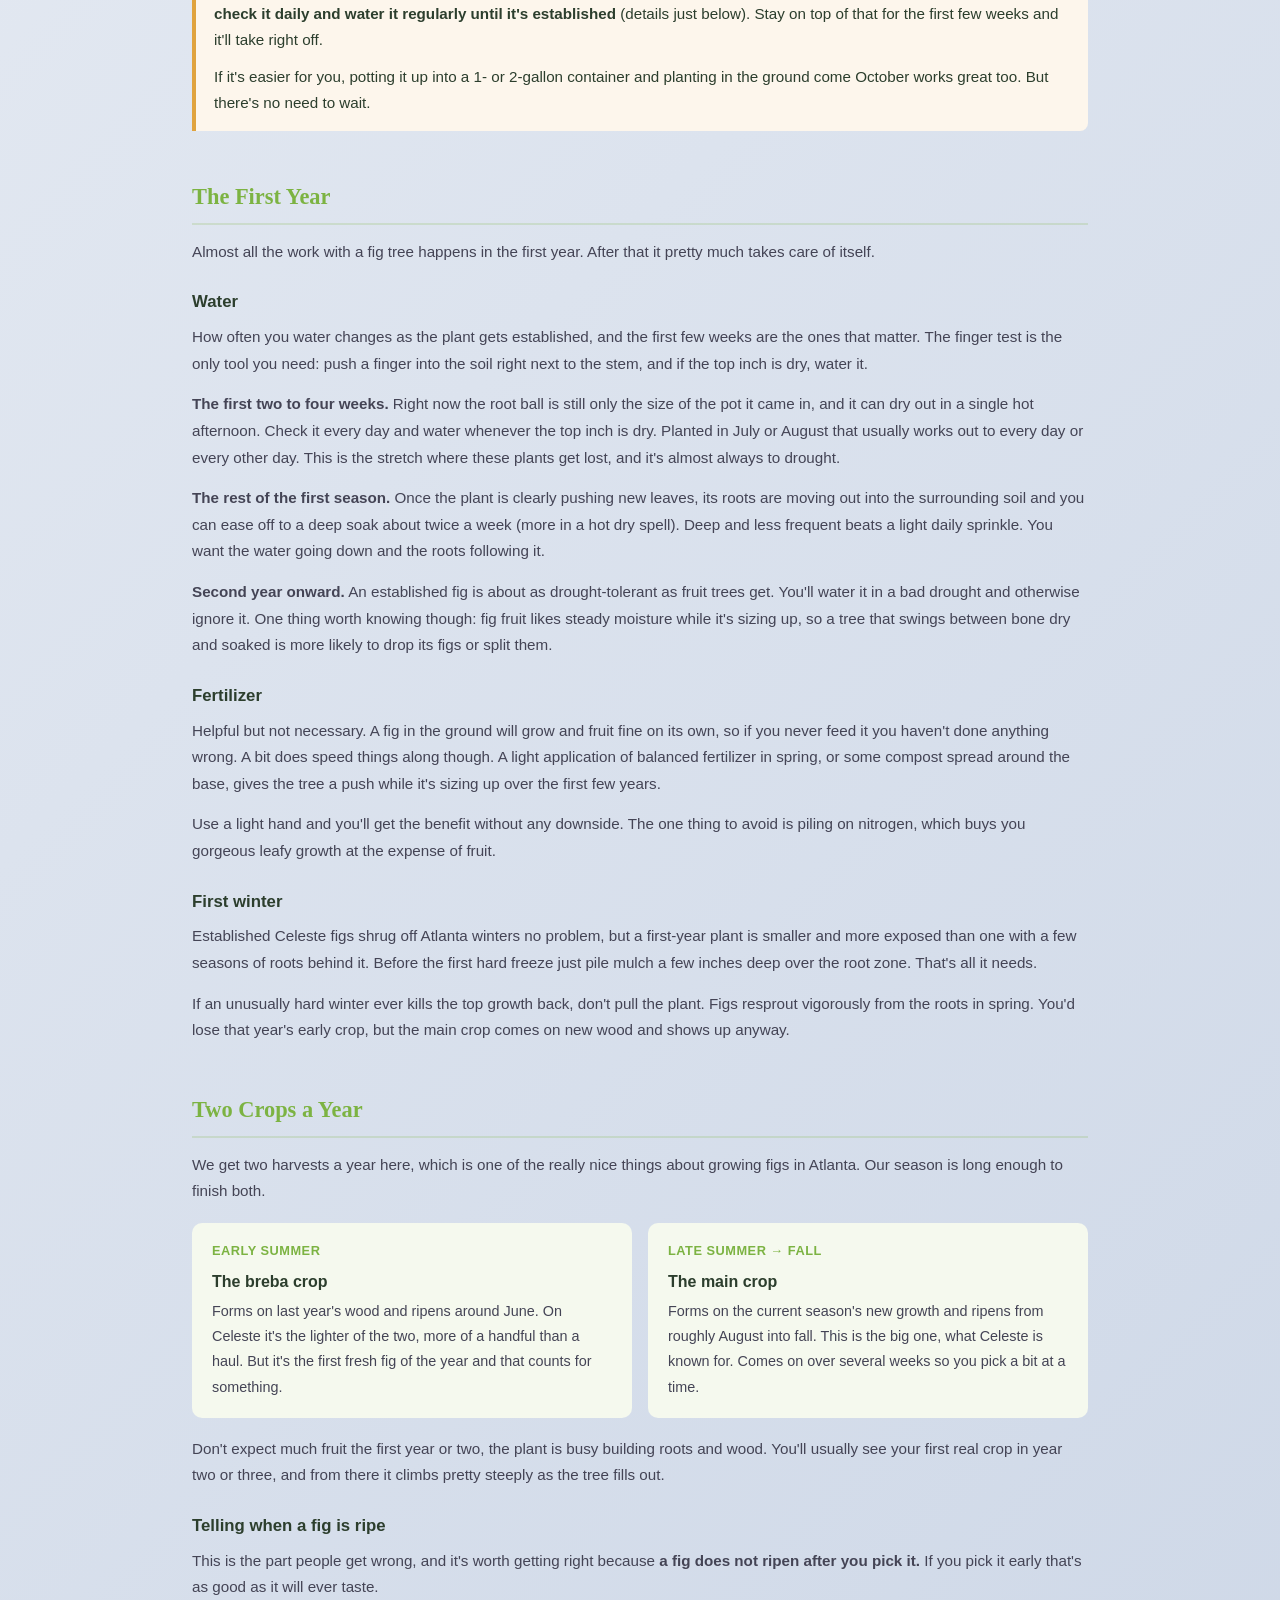
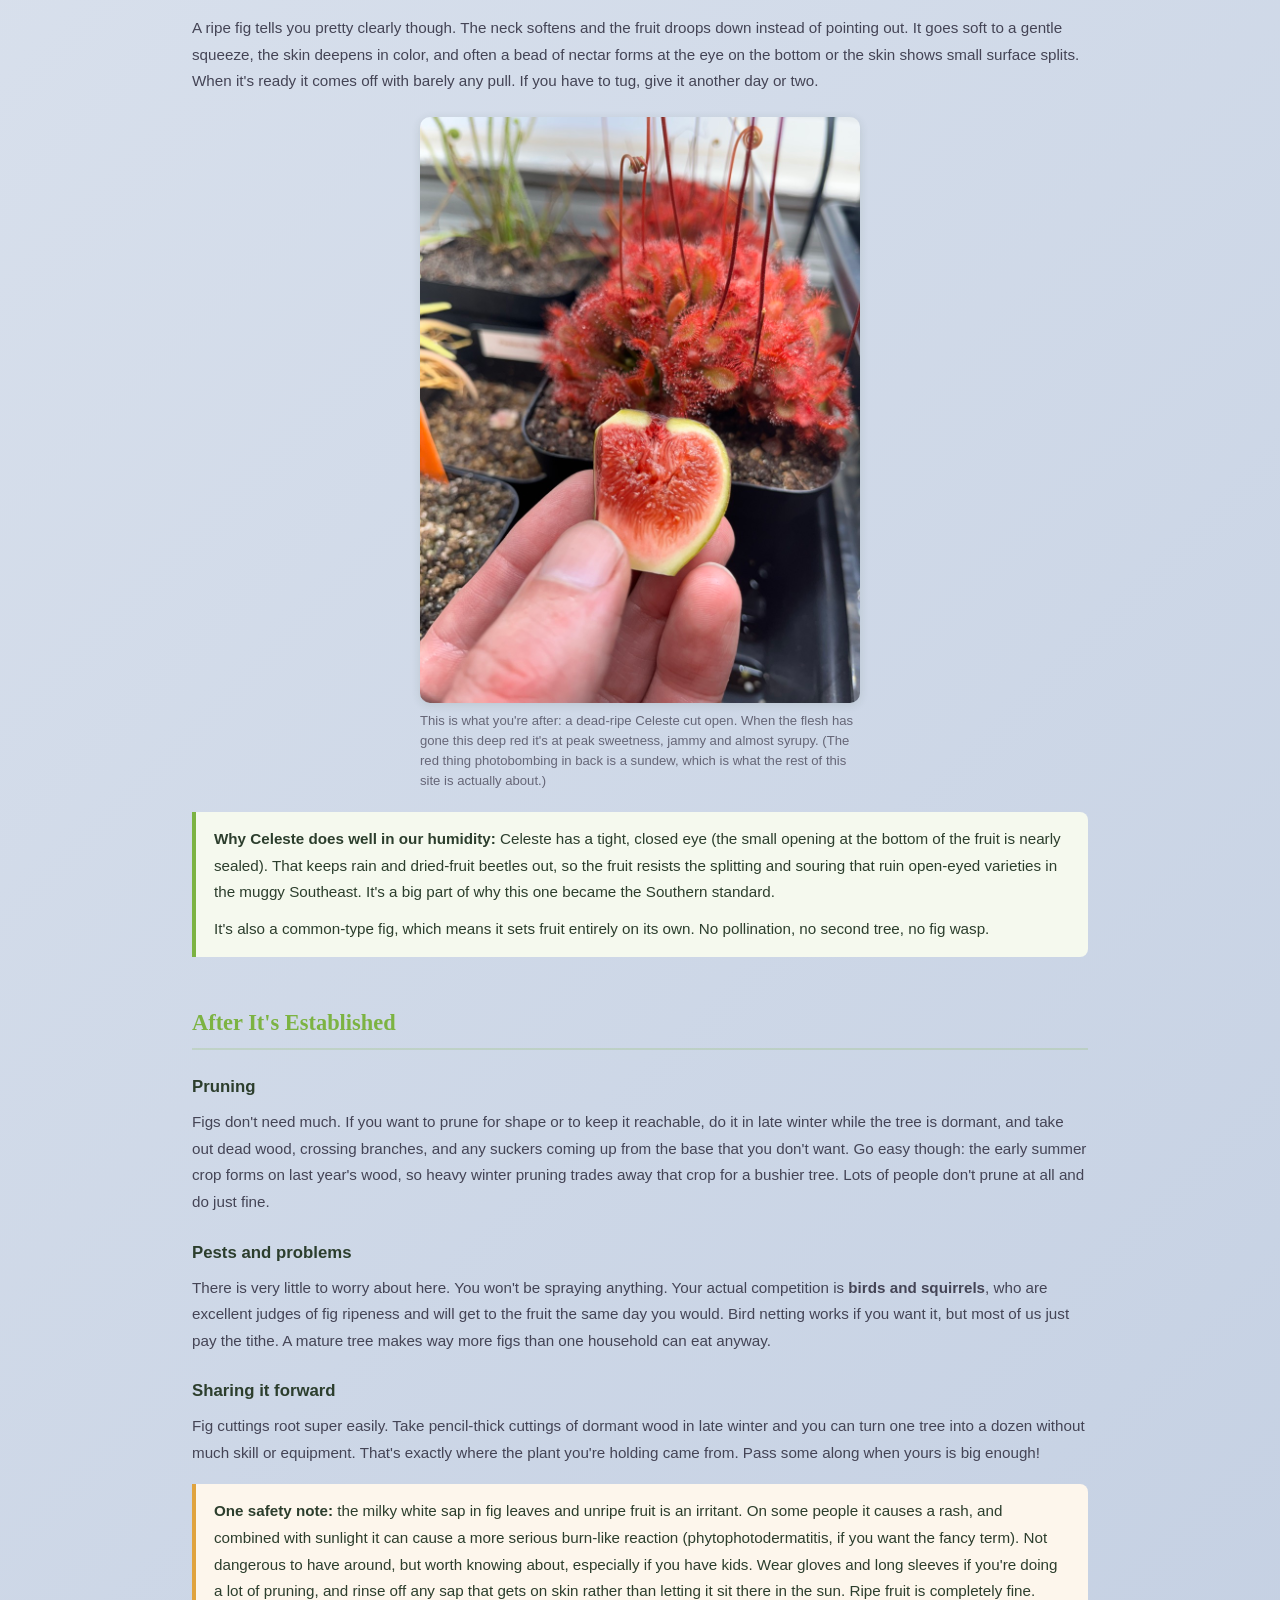
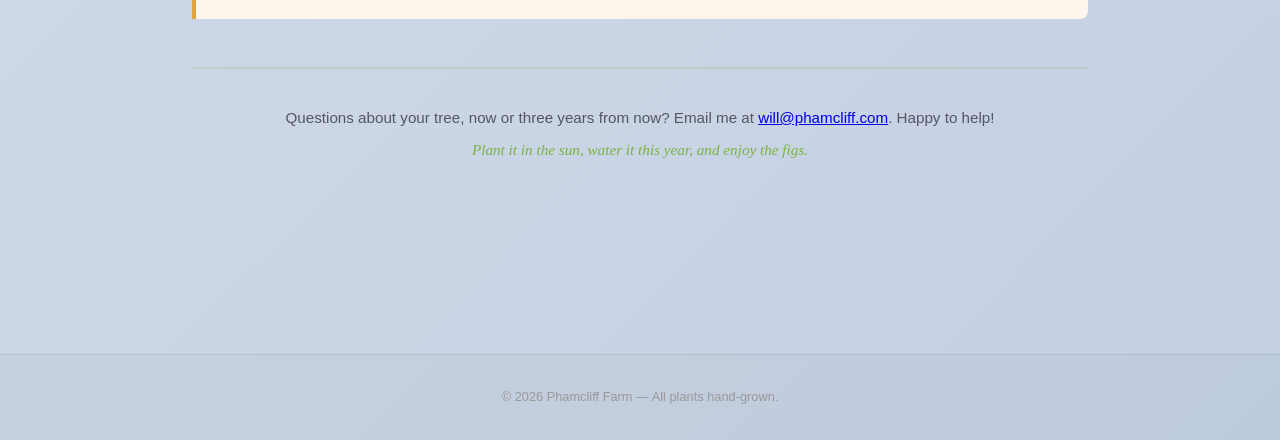
==== commit 0d7b886f: "Update index.html" ====
--- a/fig/index.html
+++ b/fig/index.html
@@ -36,7 +36,7 @@
       font-family: -apple-system, BlinkMacSystemFont, "Segoe UI", sans-serif;
     }
     .fig-content {
-      max-width: 740px;
+      max-width: 960px;
       margin: 0 auto;
       padding: 0 32px 80px;
     }
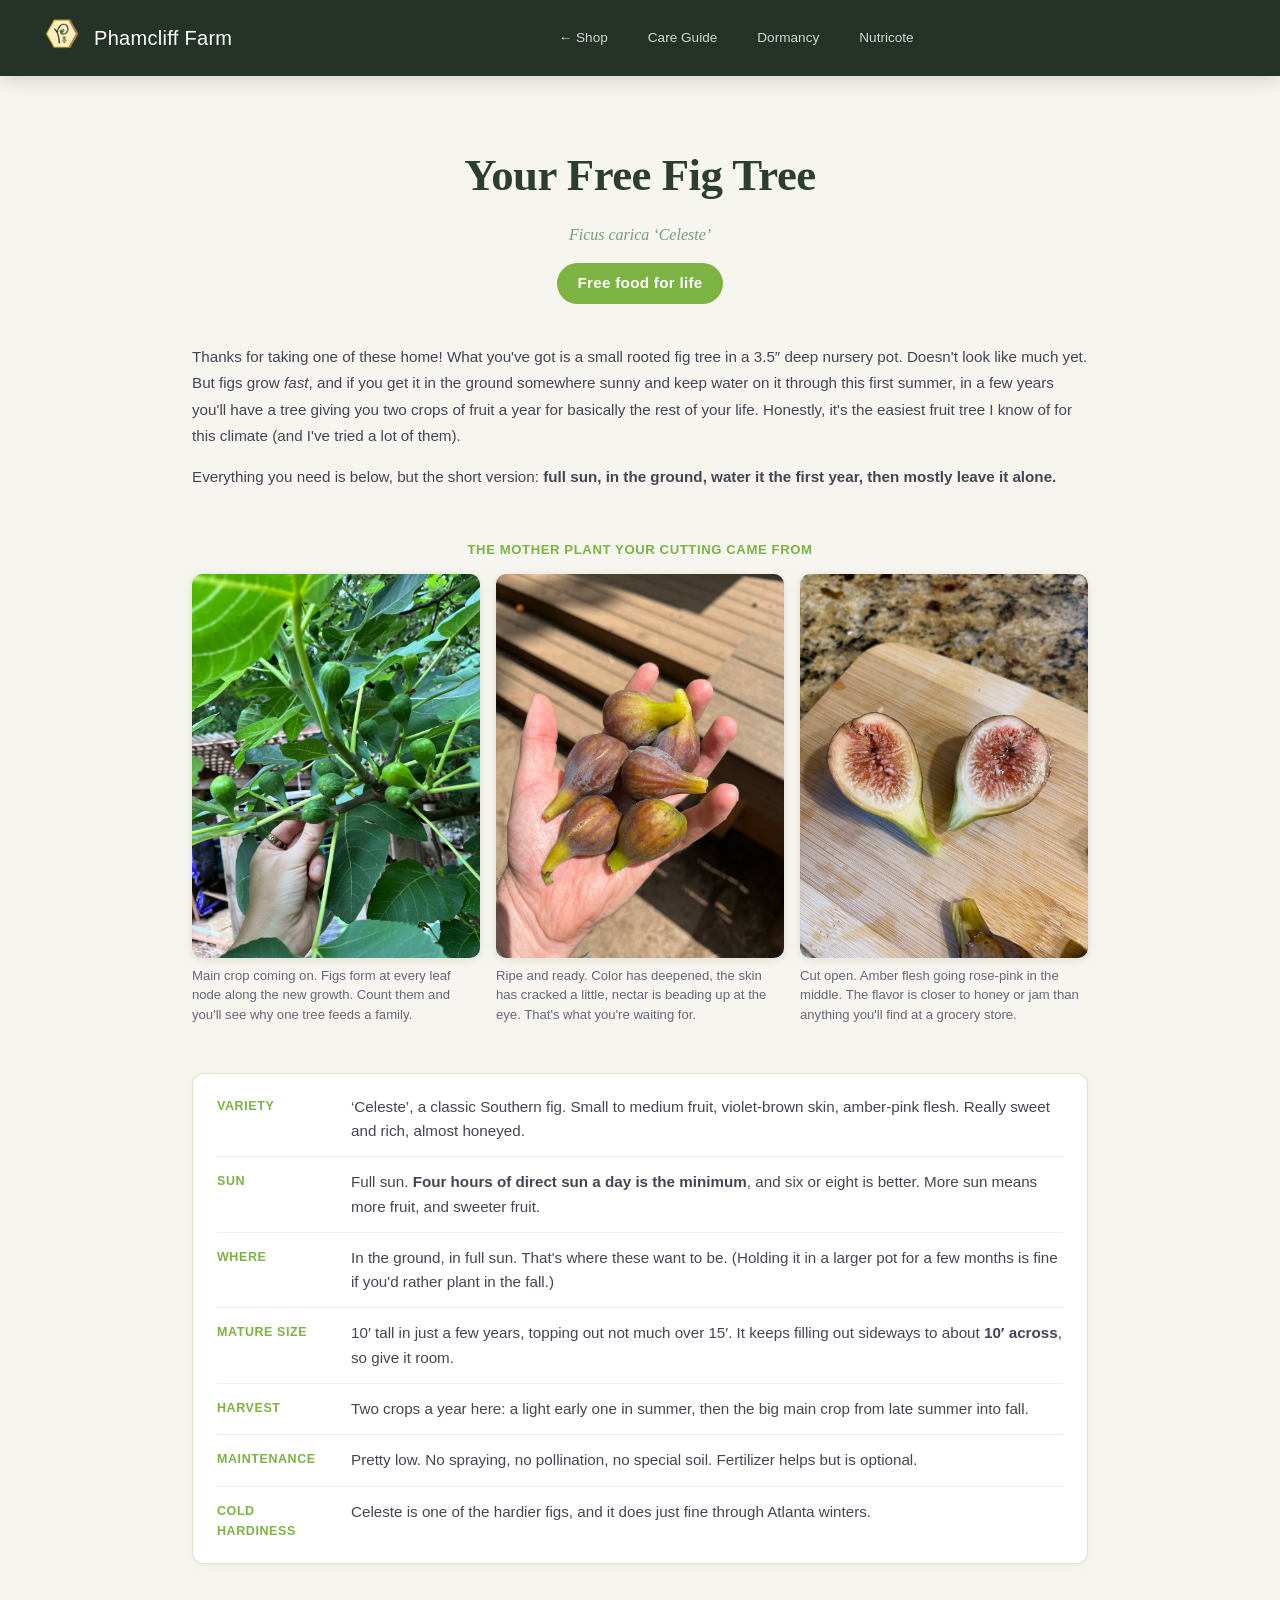
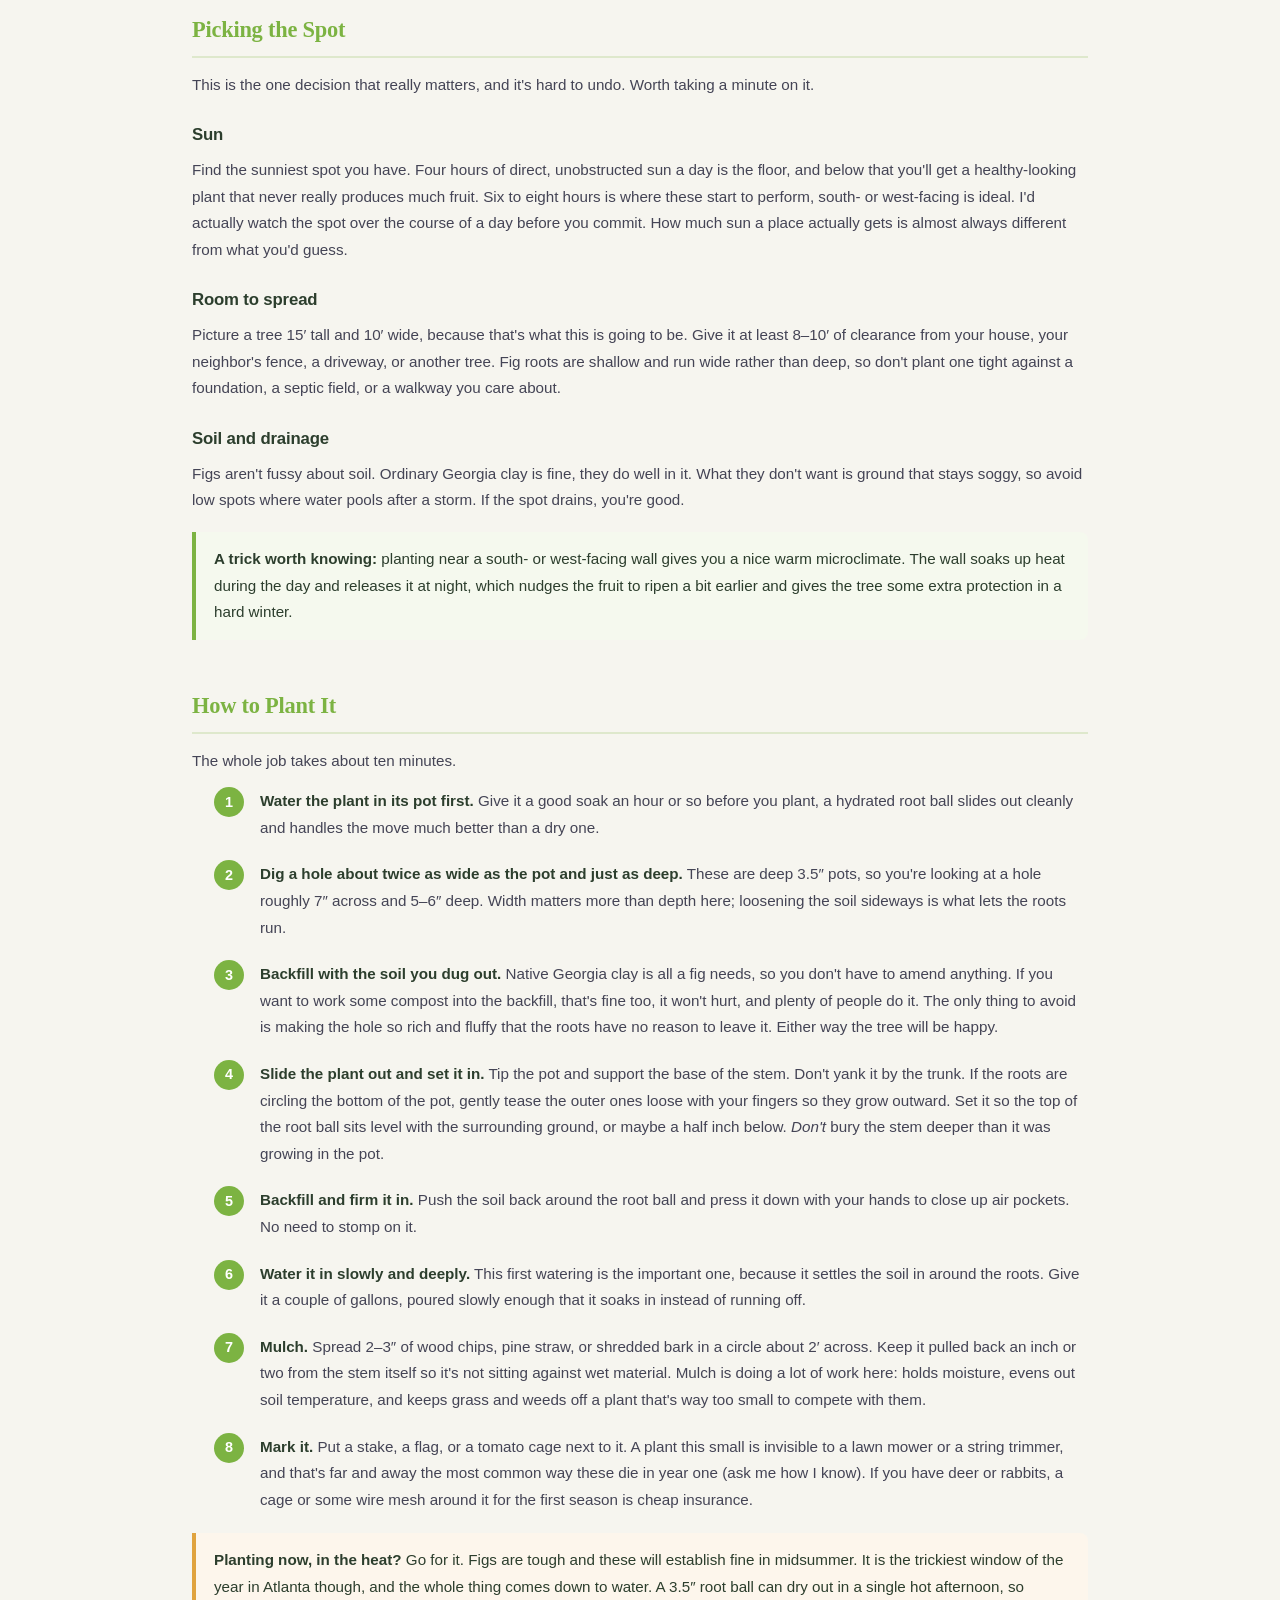
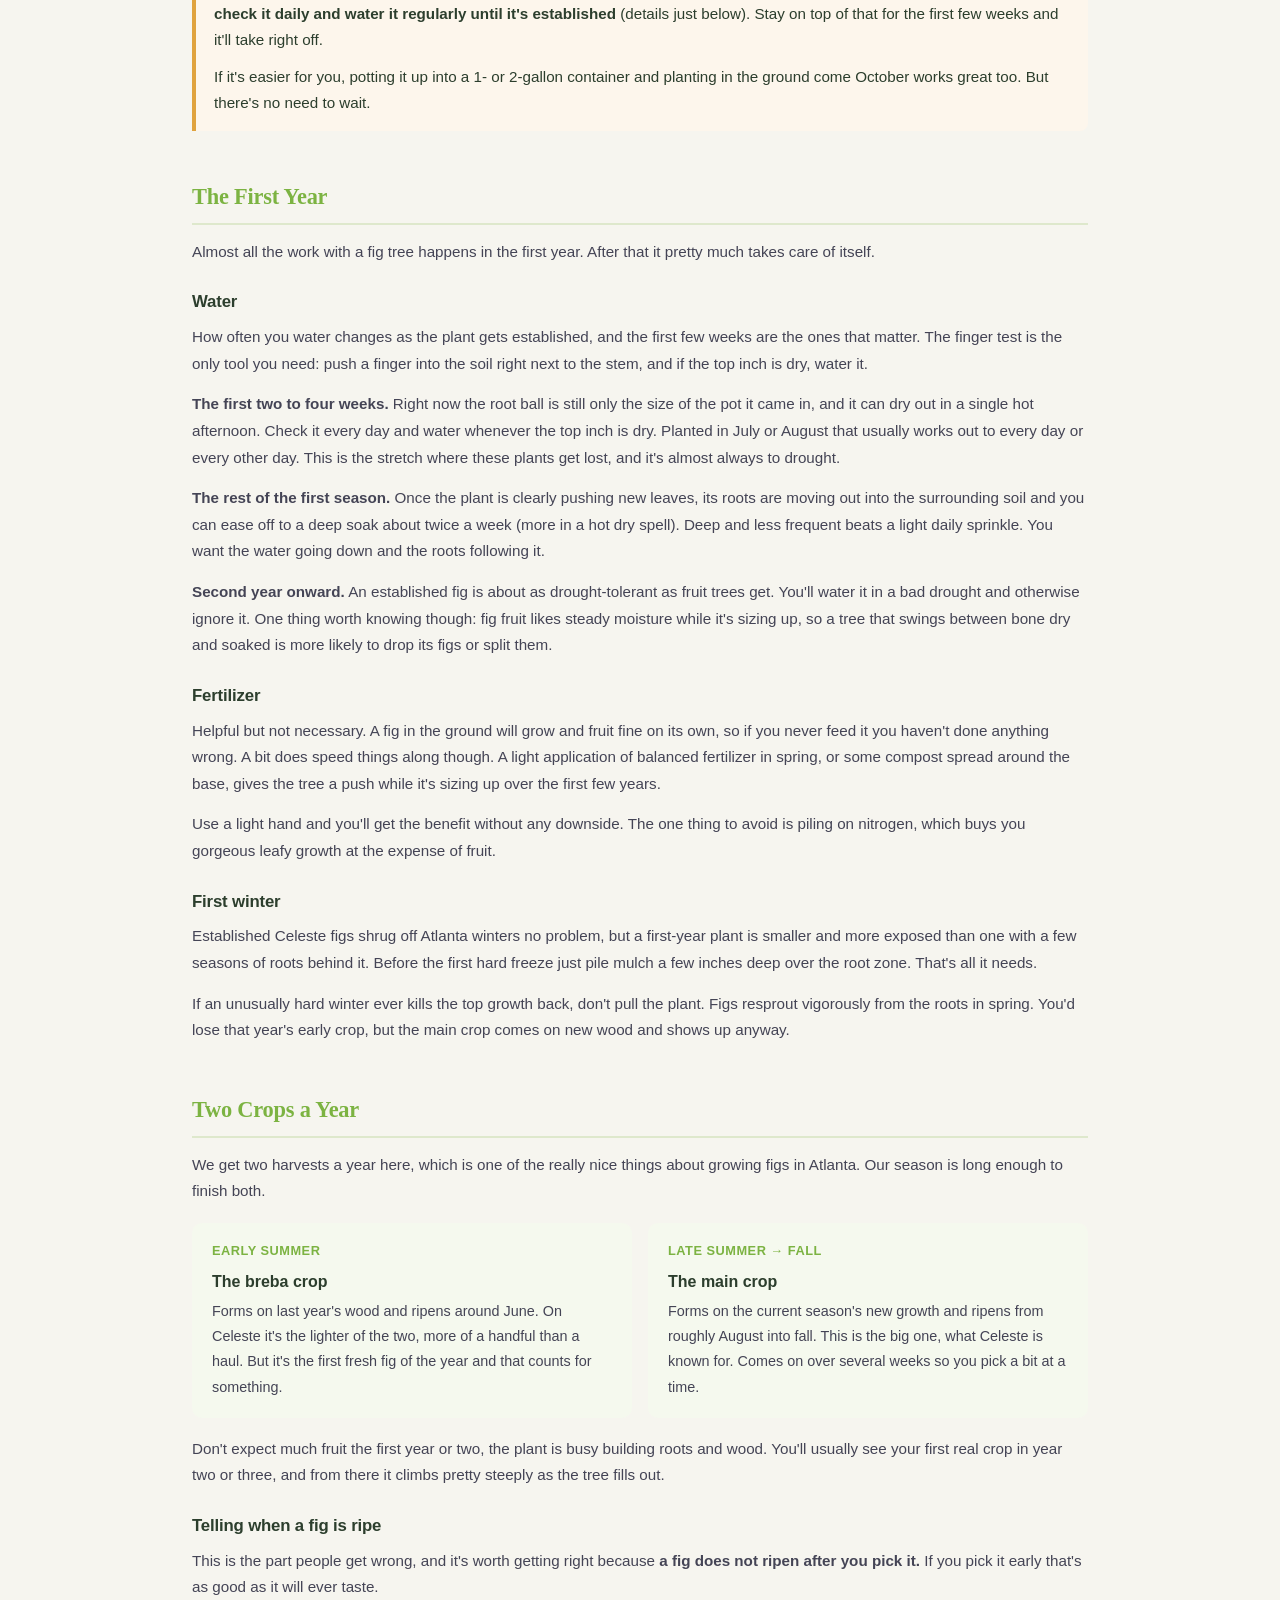
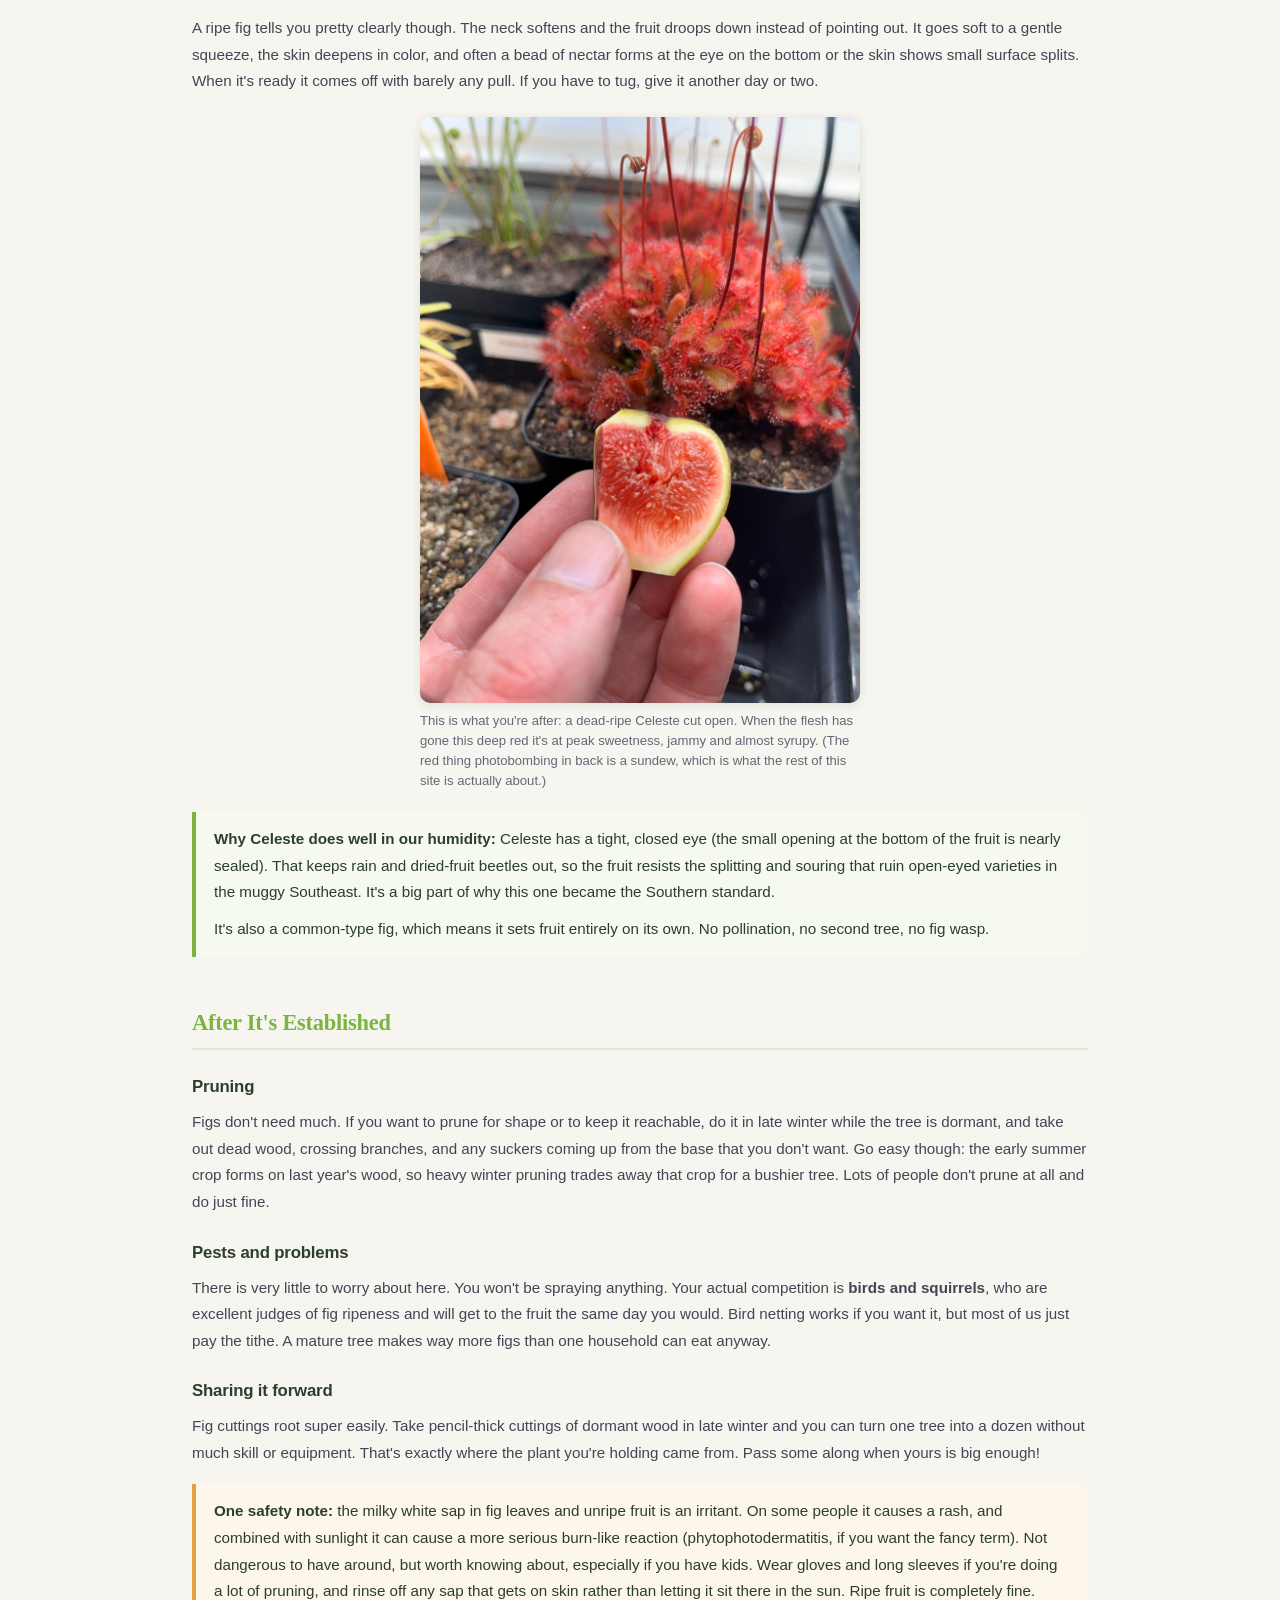
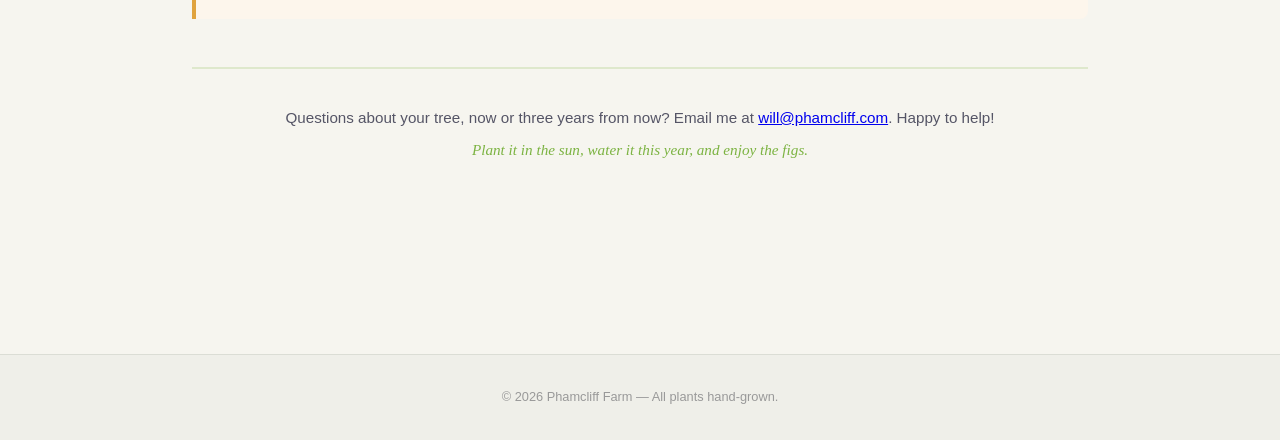
==== commit 60a544d7: "Add the Nutricote trap-feeding page Reorganizes the method from the fertilizer listing into a guide " ====
--- a/fig/index.html
+++ b/fig/index.html
@@ -297,9 +297,8 @@
     <nav class="site-nav" id="site-nav">
       <a class="nav-link" href="../index.html">← Shop</a>
       <a class="nav-link" href="../care.html">Care Guide</a>
-      <a class="nav-link" href="../reviews.html">Reviews</a>
-      <a class="nav-link" href="../trading.html">Trading</a>
       <a class="nav-link" href="../dormancy.html">Dormancy</a>
+      <a class="nav-link" href="../nutricote.html">Nutricote</a>
     </nav>
     <div class="header-actions">
       <button class="hamburger-btn" id="hamburger-btn" aria-label="Menu">&#9776;</button>
--- a/style.css
+++ b/style.css
@@ -4,13 +4,47 @@
   padding: 0;
 }
 
+:root {
+  --bg: #f6f5ef;
+  --surface: #ffffff;
+  --ink: #1d2a1f;
+  --ink-soft: #55645a;
+  --muted: #8b968c;
+  --line: #e5e3da;
+  --line-strong: #d3d6c8;
+  --accent: #4f8f3a;
+  --accent-hover: #3d7a2b;
+  --green: #2f6b3a;
+  --green-tint: #eef4e6;
+  --radius: 14px;
+  --shadow-sm: 0 1px 2px rgba(29, 42, 31, 0.05), 0 1px 8px rgba(29, 42, 31, 0.04);
+  --shadow-lg: 0 14px 32px rgba(29, 42, 31, 0.12);
+  --font-sans: "Inter", -apple-system, BlinkMacSystemFont, "Segoe UI", Roboto, Helvetica, Arial, sans-serif;
+  --font-serif: "Fraunces", Georgia, "Times New Roman", serif;
+  --header-h: 72px;
+}
+
+html {
+  overflow-x: hidden;
+  overflow-x: clip;
+  scroll-behavior: smooth;
+}
+
 body {
-  font-family: Georgia, 'Times New Roman', serif;
-  background: linear-gradient(135deg, #f5f7fa 0%, #c3cfe2 100%);
+  font-family: var(--font-sans);
+  background: var(--bg);
   min-height: 100vh;
-  color: #2c3e2d;
+  color: var(--ink);
   line-height: 1.6;
   overflow-x: hidden;
+  overflow-x: clip;
+  -webkit-font-smoothing: antialiased;
+}
+
+h1, h2, h3 {
+  font-family: var(--font-serif);
+  font-weight: 600;
+  letter-spacing: -0.01em;
 }
 
 /* ── Sticky Header ── */
@@ -20,7 +54,7 @@
   z-index: 1000;
   width: 100%;
   box-sizing: border-box;
-  background: rgba(44, 62, 45, 0.95);
+  background: rgba(29, 42, 31, 0.96);
   backdrop-filter: blur(10px);
   -webkit-backdrop-filter: blur(10px);
   box-shadow: 0 4px 20px rgba(0, 0, 0, 0.15);
@@ -47,7 +81,7 @@
   padding: 7px 16px;
   border-radius: 20px;
   font-size: 0.85rem;
-  font-family: -apple-system, BlinkMacSystemFont, "Segoe UI", sans-serif;
+  font-family: var(--font-sans);
   font-weight: 500;
   transition: background 0.15s;
 }
@@ -66,7 +100,7 @@
   color: rgba(255, 255, 255, 0.8);
   text-decoration: none;
   font-size: 0.85rem;
-  font-family: -apple-system, BlinkMacSystemFont, "Segoe UI", sans-serif;
+  font-family: var(--font-sans);
   font-weight: 500;
   padding: 7px 14px;
   border-radius: 20px;
@@ -87,12 +121,12 @@
 
 /* ── Shipping bar ── */
 .shipping-bar {
-  background: #2c3e2d;
+  background: var(--ink);
   color: rgba(255, 255, 255, 0.88);
   text-align: center;
   padding: 9px 24px;
   font-size: 0.8rem;
-  font-family: -apple-system, BlinkMacSystemFont, "Segoe UI", sans-serif;
+  font-family: var(--font-sans);
   letter-spacing: 0.2px;
 }
 
@@ -102,8 +136,8 @@
   text-align: center;
   padding: 10px 24px;
   font-size: 0.82rem;
-  font-family: -apple-system, BlinkMacSystemFont, "Segoe UI", sans-serif;
-  color: #2c3e2d;
+  font-family: var(--font-sans);
+  color: var(--ink);
   letter-spacing: 0.1px;
   border-bottom: 1px solid #a5d6a7;
 }
@@ -112,12 +146,12 @@
 /* ── Sale banner (rendered by sales.js when a sale is active) ── */
 .sale-banner {
   background: linear-gradient(90deg, #f5b400 0%, #f59e0b 100%);
-  color: #2c3e2d;
+  color: var(--ink);
   text-align: center;
   padding: 11px 24px;
   font-size: 0.92rem;
   font-weight: 700;
-  font-family: -apple-system, BlinkMacSystemFont, "Segoe UI", sans-serif;
+  font-family: var(--font-sans);
   letter-spacing: 0.2px;
 }
 
@@ -136,10 +170,10 @@
   border-radius: 20px;
   font-size: 0.7rem;
   font-weight: 700;
-  font-family: -apple-system, BlinkMacSystemFont, "Segoe UI", sans-serif;
+  font-family: var(--font-sans);
   letter-spacing: 0.8px;
   text-transform: uppercase;
-  color: #2c3e2d;
+  color: var(--ink);
   background: #f5b400;
   box-shadow: 0 2px 6px rgba(0, 0, 0, 0.18);
 }
@@ -147,23 +181,146 @@
 /* ── Hero ── */
 .hero {
   text-align: center;
-  padding: 72px 24px 56px;
+  padding: 56px 24px 28px;
+  max-width: 760px;
+  margin: 0 auto;
+}
+
+.hero-eyebrow {
+  font-size: 0.78rem;
+  font-weight: 600;
+  text-transform: uppercase;
+  letter-spacing: 2px;
+  color: var(--accent);
+  margin-bottom: 12px;
 }
 
 .hero h1 {
-  font-size: 3.2rem;
-  color: #2c3e2d;
+  font-size: 2.9rem;
+  line-height: 1.1;
+  color: var(--ink);
   margin-bottom: 14px;
-  letter-spacing: -0.5px;
-}
-
-.hero p {
-  font-size: 1.1rem;
-  color: #556;
-  max-width: 480px;
+}
+
+.hero p.hero-sub {
+  font-size: 1.05rem;
+  color: var(--ink-soft);
+  max-width: 560px;
   margin: 0 auto;
-  font-family: -apple-system, BlinkMacSystemFont, "Segoe UI", sans-serif;
-}
+  line-height: 1.6;
+}
+
+/* ── Jump bar (sticky section chips) ── */
+.jump-bar {
+  position: sticky;
+  top: var(--header-h);
+  z-index: 900;
+  background: rgba(246, 245, 239, 0.92);
+  backdrop-filter: blur(12px);
+  -webkit-backdrop-filter: blur(12px);
+  border-bottom: 1px solid var(--line);
+  margin-bottom: 8px;
+}
+
+.jump-bar-inner {
+  max-width: 1400px;
+  margin: 0 auto;
+  padding: 10px 32px;
+  display: flex;
+  gap: 8px;
+  overflow-x: auto;
+  scrollbar-width: none;
+  -webkit-overflow-scrolling: touch;
+}
+.jump-bar-inner::-webkit-scrollbar { display: none; }
+
+.jump-chip {
+  flex-shrink: 0;
+  display: inline-flex;
+  align-items: center;
+  gap: 7px;
+  padding: 7px 14px;
+  border-radius: 999px;
+  border: 1px solid var(--line-strong);
+  background: var(--surface);
+  color: var(--ink);
+  text-decoration: none;
+  font-size: 0.84rem;
+  font-weight: 500;
+  white-space: nowrap;
+  transition: background 0.15s, border-color 0.15s, color 0.15s;
+}
+.jump-chip:hover { border-color: var(--accent); color: var(--green); }
+.jump-chip.active {
+  background: var(--ink);
+  border-color: var(--ink);
+  color: #fff;
+}
+.jump-chip-count {
+  font-size: 0.72rem;
+  font-weight: 600;
+  padding: 1px 7px;
+  border-radius: 999px;
+  background: var(--green-tint);
+  color: var(--green);
+}
+.jump-chip.active .jump-chip-count {
+  background: rgba(255, 255, 255, 0.18);
+  color: #fff;
+}
+
+/* ── Shop sections ── */
+.shop-section {
+  padding-top: 28px;
+  scroll-margin-top: calc(var(--header-h) + 64px);
+}
+.shop-section + .shop-section {
+  margin-top: 16px;
+  border-top: 1px solid var(--line);
+}
+
+.section-head {
+  width: 100%;
+  display: flex;
+  align-items: center;
+  justify-content: space-between;
+  gap: 16px;
+  background: none;
+  border: none;
+  padding: 0 0 20px;
+  text-align: left;
+  cursor: pointer;
+  color: inherit;
+  font: inherit;
+}
+.section-title {
+  font-size: 1.75rem;
+  line-height: 1.15;
+  color: var(--ink);
+}
+.section-sub {
+  font-size: 0.86rem;
+  color: var(--muted);
+  margin-top: 4px;
+}
+.section-sub em { font-style: italic; }
+.section-chevron {
+  flex-shrink: 0;
+  width: 34px;
+  height: 34px;
+  border-radius: 50%;
+  border: 1px solid var(--line-strong);
+  background: var(--surface);
+  display: flex;
+  align-items: center;
+  justify-content: center;
+  transition: transform 0.2s ease, background 0.15s;
+}
+.section-chevron svg { width: 16px; height: 16px; }
+.section-head:hover .section-chevron { background: var(--green-tint); }
+.shop-section.collapsed .section-chevron { transform: rotate(-90deg); }
+.shop-section.collapsed .plants-grid { display: none; }
+.shop-section.collapsed .section-head { padding-bottom: 8px; }
 
 /* ── Main ── */
 main {
@@ -178,113 +335,165 @@
   font-weight: 600;
   text-transform: uppercase;
   letter-spacing: 2px;
-  color: #7cb342;
+  color: var(--accent);
   margin-bottom: 28px;
-  font-family: -apple-system, BlinkMacSystemFont, "Segoe UI", sans-serif;
+  font-family: var(--font-sans);
 }
 
 /* ── Plants Grid ── */
 .plants-grid {
   display: grid;
-  grid-template-columns: repeat(auto-fill, minmax(280px, 1fr));
-  gap: 2rem;
+  grid-template-columns: repeat(auto-fill, minmax(250px, 1fr));
+  gap: 22px;
+  padding-bottom: 12px;
 }
 
 /* ── Plant Card ── */
 .plant-card {
-  background: #fff;
-  border: 2px solid rgba(124, 179, 66, 0.15);
-  border-radius: 15px;
+  background: var(--surface);
+  border: 1px solid var(--line);
+  border-radius: var(--radius);
   overflow: hidden;
-  box-shadow: 0 10px 30px rgba(0, 0, 0, 0.08);
-  transition: transform 0.2s ease, box-shadow 0.2s ease;
+  box-shadow: var(--shadow-sm);
+  transition: transform 0.2s ease, box-shadow 0.2s ease, border-color 0.2s ease;
   position: relative;
+  display: flex;
+  flex-direction: column;
 }
 
 .plant-card:hover {
-  transform: translateY(-5px);
-  box-shadow: 0 20px 45px rgba(0, 0, 0, 0.14);
+  transform: translateY(-3px);
+  box-shadow: var(--shadow-lg);
+  border-color: var(--line-strong);
 }
 
 .plant-card.sold {
-  opacity: 0.72;
-}
+  opacity: 0.6;
+}
+.plant-card.sold .plant-image { filter: grayscale(0.6); }
 
 /* ── Card image ── */
 .plant-image {
   position: relative;
-}
-
-.plant-image img {
+  aspect-ratio: 4 / 3;
+  background: #ecebe3;
+  overflow: hidden;
+}
+
+.plant-image img,
+.plant-image video {
   width: 100%;
-  height: 260px;
+  height: 100%;
   object-fit: cover;
   display: block;
 }
 
 .plant-image .img-placeholder {
   width: 100%;
-  height: 260px;
-  background: linear-gradient(135deg, #d4e8c2 0%, #b8d9a0 100%);
+  height: 100%;
+  background: linear-gradient(135deg, #dfe9d2 0%, #c9dbb4 100%);
   display: flex;
   align-items: center;
   justify-content: center;
-  font-size: 4.5rem;
+  font-size: 4rem;
+}
+
+.video-tag {
+  position: absolute;
+  bottom: 10px;
+  left: 10px;
+  display: inline-flex;
+  align-items: center;
+  gap: 5px;
+  padding: 4px 9px;
+  border-radius: 999px;
+  background: rgba(29, 42, 31, 0.72);
+  color: #fff;
+  font-size: 0.68rem;
+  font-weight: 600;
+  letter-spacing: 0.4px;
+  text-transform: uppercase;
+  pointer-events: none;
 }
 
 /* ── Status badge ── */
 .status-badge {
   position: absolute;
-  top: 12px;
-  right: 12px;
-  padding: 5px 12px;
-  border-radius: 20px;
-  font-size: 0.7rem;
+  top: 10px;
+  right: 10px;
+  padding: 4px 10px;
+  border-radius: 999px;
+  font-size: 0.66rem;
   font-weight: 700;
-  font-family: -apple-system, BlinkMacSystemFont, "Segoe UI", sans-serif;
-  letter-spacing: 0.8px;
+  letter-spacing: 0.7px;
   text-transform: uppercase;
   color: #fff;
-}
-
-.status-available { background: rgba(34, 197, 94, 0.92); }
-.status-limited   { background: rgba(245, 158, 11, 0.92); }
-.status-sold      { background: rgba(220, 38, 38, 0.92); }
-.status-new         { background: rgba(147, 51, 234, 0.92); }
-.status-unavailable { background: rgba(107, 114, 128, 0.92); }
+  box-shadow: 0 1px 4px rgba(0, 0, 0, 0.15);
+}
+
+.status-available   { display: none; }
+.status-limited     { background: #d98a13; }
+.status-sold        { background: #c43c3c; }
+.status-new         { background: #7a3fd1; }
+.status-unavailable { background: #6b7280; }
 
 /* ── Card text info ── */
 .plant-info {
-  padding: 18px 20px 22px;
+  padding: 14px 16px 16px;
+  display: flex;
+  flex-direction: column;
+  flex: 1;
 }
 
 .plant-name {
-  font-size: 1.15rem;
-  font-weight: bold;
-  color: #2c3e2d;
-  margin-bottom: 3px;
+  font-size: 1.1rem;
+  font-weight: 600;
+  line-height: 1.25;
+  color: var(--ink);
+  margin-bottom: 2px;
 }
 
 .plant-species {
+  font-size: 0.8rem;
+  color: var(--muted);
+  font-style: italic;
+  margin-bottom: 8px;
+  min-height: 0;
+}
+
+.plant-price-line {
+  display: flex;
+  align-items: baseline;
+  flex-wrap: wrap;
+  gap: 4px 8px;
+  margin: 2px 0 8px;
+}
+.price-main {
+  font-size: 1.05rem;
+  font-weight: 700;
+  color: var(--green);
+  letter-spacing: -0.01em;
+}
+.price-note {
+  font-size: 0.74rem;
+  color: var(--muted);
+}
+
+.plant-description {
   font-size: 0.85rem;
-  color: #7a9a7a;
-  font-style: italic;
-  margin-bottom: 10px;
-}
-
-.plant-price {
-  font-size: 1.3rem;
-  font-weight: 700;
-  color: #7cb342;
-  margin-bottom: 10px;
-  font-family: -apple-system, BlinkMacSystemFont, "Segoe UI", sans-serif;
-}
-
-/* ── Price tiers ── */
+  color: var(--ink-soft);
+  line-height: 1.5;
+  display: -webkit-box;
+  -webkit-line-clamp: 3;
+  -webkit-box-orient: vertical;
+  overflow: hidden;
+}
+
+/* ── Price tiers (detail modal) ── */
 .price-tiers {
   display: grid;
   grid-template-columns: 1fr 1fr;
-  gap: 5px 12px;
+  gap: 5px 14px;
   margin-bottom: 12px;
 }
 
@@ -292,26 +501,16 @@
   display: flex;
   justify-content: space-between;
   align-items: center;
-  font-family: -apple-system, BlinkMacSystemFont, "Segoe UI", sans-serif;
-  font-size: 0.85rem;
-  padding: 3px 0;
-  border-bottom: 1px solid #f0f0ec;
-}
-
-.tier-size {
-  color: #888;
-}
+  font-size: 0.86rem;
+  padding: 4px 0;
+  border-bottom: 1px solid var(--line);
+}
+
+.tier-size { color: var(--ink-soft); }
 
 .tier-price {
   font-weight: 700;
-  color: #7cb342;
-}
-
-.plant-description {
-  font-size: 0.875rem;
-  color: #556;
-  line-height: 1.55;
-  font-family: -apple-system, BlinkMacSystemFont, "Segoe UI", sans-serif;
+  color: var(--green);
 }
 
 /* ── About section ── */
@@ -322,7 +521,7 @@
   align-items: center;
   margin-top: 72px;
   padding-top: 52px;
-  border-top: 2px solid rgba(124, 179, 66, 0.2);
+  border-top: 1px solid var(--line);
 }
 
 .about-photos {
@@ -343,36 +542,36 @@
 
 .about-title {
   font-size: 1.9rem;
-  color: #2c3e2d;
+  color: var(--ink);
   margin-bottom: 16px;
 }
 
 .about-text p {
   font-size: 0.95rem;
-  color: #556;
+  color: var(--ink-soft);
   line-height: 1.75;
-  font-family: -apple-system, BlinkMacSystemFont, "Segoe UI", sans-serif;
+  font-family: var(--font-sans);
   margin-bottom: 14px;
 }
 .about-text p:last-child { margin-bottom: 0; }
 
 .about-text a {
-  color: #7cb342;
+  color: var(--accent);
   text-decoration: none;
   border-bottom: 1px solid rgba(124, 179, 66, 0.4);
   transition: border-color 0.15s;
 }
-.about-text a:hover { border-color: #7cb342; }
+.about-text a:hover { border-color: var(--accent); }
 
 /* ── Friends & Resources ── */
 .friends-section {
   margin-top: 64px;
   padding-top: 48px;
-  border-top: 2px solid rgba(124, 179, 66, 0.2);
+  border-top: 1px solid var(--line);
 }
 .friends-title {
   font-size: 1.5rem;
-  color: #2c3e2d;
+  color: var(--ink);
   margin-bottom: 24px;
 }
 .friend-card {
@@ -383,7 +582,7 @@
 }
 .friend-card h3 {
   font-size: 1.15rem;
-  color: #2c3e2d;
+  color: var(--ink);
   margin-bottom: 10px;
 }
 .friend-card h3 a {
@@ -391,7 +590,7 @@
   text-decoration: none;
   border-bottom: 1px solid rgba(124, 179, 66, 0.4);
 }
-.friend-card h3 a:hover { border-color: #7cb342; }
+.friend-card h3 a:hover { border-color: var(--accent); }
 .friend-card p {
   font-size: 0.97rem;
   color: #444;
@@ -414,21 +613,21 @@
 .bulk-section {
   margin-top: 72px;
   padding-top: 52px;
-  border-top: 2px solid rgba(124, 179, 66, 0.2);
+  border-top: 1px solid var(--line);
 }
 
 .bulk-section-title {
   font-size: 1.9rem;
-  color: #2c3e2d;
+  color: var(--ink);
   margin-bottom: 8px;
 }
 
 .bulk-section-intro {
-  color: #556;
+  color: var(--ink-soft);
   font-size: 1rem;
   margin-bottom: 28px;
   max-width: 540px;
-  font-family: -apple-system, BlinkMacSystemFont, "Segoe UI", sans-serif;
+  font-family: var(--font-sans);
   line-height: 1.65;
 }
 
@@ -436,21 +635,21 @@
 .contact-section {
   margin-top: 72px;
   padding-top: 52px;
-  border-top: 2px solid rgba(124, 179, 66, 0.2);
+  border-top: 1px solid var(--line);
 }
 
 .contact-section h2 {
   font-size: 1.9rem;
-  color: #2c3e2d;
+  color: var(--ink);
   margin-bottom: 10px;
 }
 
 .contact-intro {
-  color: #556;
+  color: var(--ink-soft);
   font-size: 1rem;
   margin-bottom: 28px;
   max-width: 540px;
-  font-family: -apple-system, BlinkMacSystemFont, "Segoe UI", sans-serif;
+  font-family: var(--font-sans);
   line-height: 1.65;
 }
 
@@ -469,10 +668,10 @@
   border: 1.5px solid #ddd;
   background: #fff;
   text-decoration: none;
-  color: #2c3e2d;
+  color: var(--ink);
   font-size: 0.9rem;
   font-weight: 600;
-  font-family: -apple-system, BlinkMacSystemFont, "Segoe UI", sans-serif;
+  font-family: var(--font-sans);
   box-shadow: 0 2px 8px rgba(0, 0, 0, 0.05);
   transition: transform 0.15s ease, box-shadow 0.15s ease, background 0.15s;
 }
@@ -489,7 +688,7 @@
   flex-shrink: 0;
 }
 
-.contact-link.email     { border-color: #7cb342; color: #4a7a20; }
+.contact-link.email     { border-color: var(--accent); color: #4a7a20; }
 .contact-link.instagram { border-color: #c13584; color: #8a2060; }
 .contact-link.facebook  { border-color: #1877f2; color: #1255c0; }
 .contact-link.reddit    { border-color: #ff4500; color: #cc3300; }
@@ -501,10 +700,10 @@
   bottom: 10px;
   left: 50%;
   transform: translateX(-50%) translateY(4px);
-  background: rgba(44, 62, 45, 0.82);
+  background: rgba(29, 42, 31, 0.82);
   color: #fff;
   font-size: 0.75rem;
-  font-family: -apple-system, BlinkMacSystemFont, "Segoe UI", sans-serif;
+  font-family: var(--font-sans);
   font-weight: 500;
   padding: 5px 12px;
   border-radius: 20px;
@@ -542,7 +741,7 @@
 /* ── Modal box ── */
 .modal-box {
   background: #fff;
-  border-radius: 15px;
+  border-radius: var(--radius);
   max-width: 680px;
   width: 100%;
   max-height: 90vh;
@@ -612,13 +811,13 @@
 
 .modal-thumb.active img,
 .modal-thumb:hover img {
-  border-color: #7cb342;
+  border-color: var(--accent);
 }
 
 .modal-thumb-label {
   font-size: 0.68rem;
   color: #888;
-  font-family: -apple-system, BlinkMacSystemFont, "Segoe UI", sans-serif;
+  font-family: var(--font-sans);
   margin-top: 4px;
   text-transform: uppercase;
   letter-spacing: 0.6px;
@@ -632,13 +831,13 @@
 .modal-name {
   font-size: 1.4rem;
   font-weight: bold;
-  color: #2c3e2d;
+  color: var(--ink);
   margin-bottom: 3px;
 }
 
 .modal-species {
   font-style: italic;
-  color: #7a9a7a;
+  color: var(--muted);
   font-size: 0.9rem;
   margin-bottom: 16px;
 }
@@ -649,47 +848,47 @@
 
 .modal-description {
   font-size: 0.9rem;
-  color: #556;
+  color: var(--ink-soft);
   line-height: 1.65;
-  font-family: -apple-system, BlinkMacSystemFont, "Segoe UI", sans-serif;
+  font-family: var(--font-sans);
   margin-bottom: 20px;
 }
 
 .modal-order-btn {
   display: inline-block;
-  background: #7cb342;
+  background: var(--accent);
   color: #fff;
   text-decoration: none;
   padding: 11px 24px;
   border-radius: 25px;
   font-size: 0.9rem;
   font-weight: 600;
-  font-family: -apple-system, BlinkMacSystemFont, "Segoe UI", sans-serif;
+  font-family: var(--font-sans);
   transition: background 0.15s, transform 0.15s;
 }
 
 .modal-order-btn:hover {
-  background: #5a8f2a;
+  background: var(--accent-hover);
   transform: translateY(-1px);
 }
 
 .modal-video-btn {
   display: inline-block;
   background: transparent;
-  color: #7cb342;
+  color: var(--accent);
   text-decoration: none;
   padding: 11px 24px;
   border-radius: 25px;
   font-size: 0.9rem;
   font-weight: 600;
-  font-family: -apple-system, BlinkMacSystemFont, "Segoe UI", sans-serif;
-  border: 2px solid #7cb342;
+  font-family: var(--font-sans);
+  border: 2px solid var(--accent);
   margin-left: 10px;
   transition: background 0.15s, color 0.15s, transform 0.15s;
 }
 
 .modal-video-btn:hover {
-  background: #7cb342;
+  background: var(--accent);
   color: #fff;
   transform: translateY(-1px);
 }
@@ -716,18 +915,18 @@
   position: absolute;
   top: -4px;
   right: -4px;
-  background: #7cb342;
+  background: var(--accent);
   color: #fff;
   font-size: 0.65rem;
   font-weight: 700;
-  font-family: -apple-system, BlinkMacSystemFont, "Segoe UI", sans-serif;
+  font-family: var(--font-sans);
   width: 18px;
   height: 18px;
   border-radius: 50%;
   display: flex;
   align-items: center;
   justify-content: center;
-  border: 2px solid rgba(44, 62, 45, 0.95);
+  border: 2px solid rgba(29, 42, 31, 0.96);
 }
 
 /* ── Cart overlay ── */
@@ -756,9 +955,10 @@
   flex-direction: column;
   box-shadow: -8px 0 40px rgba(0, 0, 0, 0.18);
   transform: translateX(100%);
-  transition: transform 0.25s ease;
-}
-.cart-panel.open { transform: translateX(0); }
+  visibility: hidden;
+  transition: transform 0.25s ease, visibility 0s linear 0.25s;
+}
+.cart-panel.open { transform: translateX(0); visibility: visible; transition: transform 0.25s ease; }
 
 .cart-header {
   display: flex;
@@ -767,12 +967,12 @@
   padding: 18px 20px;
   border-bottom: 1px solid #f0f0ec;
   flex-shrink: 0;
-  background: #2c3e2d;
+  background: var(--ink);
 }
 .cart-title {
   color: #fff;
   font-size: 1.1rem;
-  font-family: Georgia, serif;
+  font-family: var(--font-serif);
 }
 .cart-close {
   background: rgba(255,255,255,0.15);
@@ -805,7 +1005,7 @@
 .cart-empty {
   color: #aaa;
   font-size: 0.9rem;
-  font-family: -apple-system, BlinkMacSystemFont, "Segoe UI", sans-serif;
+  font-family: var(--font-sans);
   text-align: center;
   padding: 24px 0;
 }
@@ -827,16 +1027,16 @@
 }
 .cart-item-name {
   font-size: 0.85rem;
-  font-family: -apple-system, BlinkMacSystemFont, "Segoe UI", sans-serif;
-  color: #2c3e2d;
+  font-family: var(--font-sans);
+  color: var(--ink);
   line-height: 1.4;
 }
 .cart-item-name em { color: #888; font-style: italic; }
 .cart-item-price {
   font-size: 0.85rem;
   font-weight: 700;
-  color: #7cb342;
-  font-family: -apple-system, BlinkMacSystemFont, "Segoe UI", sans-serif;
+  color: var(--accent);
+  font-family: var(--font-sans);
   white-space: nowrap;
 }
 .cart-item-ctrl {
@@ -860,7 +1060,7 @@
 .qty-btn:hover { background: #ddd; }
 .qty-num {
   font-size: 0.85rem;
-  font-family: -apple-system, BlinkMacSystemFont, "Segoe UI", sans-serif;
+  font-family: var(--font-sans);
   min-width: 20px;
   text-align: center;
 }
@@ -880,11 +1080,11 @@
 /* ── Shipping note ── */
 .cart-ship-note {
   font-size: 0.78rem;
-  font-family: -apple-system, BlinkMacSystemFont, "Segoe UI", sans-serif;
+  font-family: var(--font-sans);
   color: #888;
   text-align: center;
 }
-.cart-ship-free { color: #7cb342; font-weight: 600; }
+.cart-ship-free { color: var(--accent); font-weight: 600; }
 
 /* ── Cart rewards ── */
 .cart-rewards {
@@ -901,19 +1101,19 @@
   text-transform: uppercase;
   letter-spacing: 0.5px;
   margin-bottom: 8px;
-  font-family: -apple-system, BlinkMacSystemFont, "Segoe UI", sans-serif;
+  font-family: var(--font-sans);
 }
 .reward-row {
   font-size: 0.85rem;
-  color: #2c3e2d;
+  color: var(--ink);
   padding: 4px 0;
-  font-family: -apple-system, BlinkMacSystemFont, "Segoe UI", sans-serif;
+  font-family: var(--font-sans);
 }
 .reward-progress {
   font-size: 0.78rem;
   color: #558b2f;
   margin-top: 6px;
-  font-family: -apple-system, BlinkMacSystemFont, "Segoe UI", sans-serif;
+  font-family: var(--font-sans);
 }
 
 /* ── Discount code ── */
@@ -924,14 +1124,14 @@
 }
 .discount-code-row .cart-addr-field { flex: 1; margin-bottom: 0; }
 .discount-apply-btn {
-  background: #2c3e2d;
+  background: var(--ink);
   color: #fff;
   border: none;
   padding: 9px 16px;
   border-radius: 8px;
   font-size: 0.82rem;
   font-weight: 600;
-  font-family: -apple-system, BlinkMacSystemFont, "Segoe UI", sans-serif;
+  font-family: var(--font-sans);
   cursor: pointer;
   white-space: nowrap;
   transition: background 0.15s;
@@ -942,13 +1142,13 @@
   align-items: center;
   justify-content: space-between;
   background: #f4f8f0;
-  border: 1px solid #7cb342;
+  border: 1px solid var(--accent);
   border-radius: 8px;
   padding: 8px 12px;
 }
 .discount-applied-label {
   font-size: 0.82rem;
-  font-family: -apple-system, BlinkMacSystemFont, "Segoe UI", sans-serif;
+  font-family: var(--font-sans);
   font-weight: 600;
   color: #558b2f;
 }
@@ -957,7 +1157,7 @@
   border: none;
   color: #c0392b;
   font-size: 0.78rem;
-  font-family: -apple-system, BlinkMacSystemFont, "Segoe UI", sans-serif;
+  font-family: var(--font-sans);
   font-weight: 600;
   cursor: pointer;
   padding: 2px 6px;
@@ -967,7 +1167,7 @@
 .discount-remove-btn:hover { background: rgba(192, 57, 43, 0.08); }
 .discount-status {
   font-size: 0.78rem;
-  font-family: -apple-system, BlinkMacSystemFont, "Segoe UI", sans-serif;
+  font-family: var(--font-sans);
   min-height: 0;
   margin: 0;
 }
@@ -987,33 +1187,33 @@
   justify-content: space-between;
   align-items: center;
   font-size: 0.85rem;
-  font-family: -apple-system, BlinkMacSystemFont, "Segoe UI", sans-serif;
-  color: #556;
+  font-family: var(--font-sans);
+  color: var(--ink-soft);
 }
 .summary-check-label {
   display: flex;
   align-items: center;
   gap: 7px;
   cursor: pointer;
-  color: #556;
+  color: var(--ink-soft);
 }
 .summary-check-label small { color: #aaa; }
-.summary-check-label input[type="checkbox"] { accent-color: #7cb342; width: 15px; height: 15px; }
+.summary-check-label input[type="checkbox"] { accent-color: var(--accent); width: 15px; height: 15px; }
 .summary-total {
   font-size: 1rem;
   font-weight: 700;
-  color: #2c3e2d;
+  color: var(--ink);
   border-top: 1px solid #f0f0ec;
   padding-top: 10px;
   margin-top: 4px;
 }
-.summary-total span:last-child { color: #7cb342; }
+.summary-total span:last-child { color: var(--accent); }
 
 /* ── Cart textarea + button ── */
 .cart-field-label {
   display: block;
   font-size: 0.8rem;
-  font-family: -apple-system, BlinkMacSystemFont, "Segoe UI", sans-serif;
+  font-family: var(--font-sans);
   font-weight: 600;
   color: #555;
   margin: 12px 0 4px;
@@ -1028,13 +1228,13 @@
   border-radius: 8px;
   padding: 10px 12px;
   font-size: 0.85rem;
-  font-family: -apple-system, BlinkMacSystemFont, "Segoe UI", sans-serif;
+  font-family: var(--font-sans);
   color: #445;
   resize: vertical;
   outline: none;
   transition: border-color 0.15s;
 }
-.cart-comments:focus { border-color: #7cb342; }
+.cart-comments:focus { border-color: var(--accent); }
 
 .cart-addr-field {
   width: 100%;
@@ -1042,7 +1242,7 @@
   border-radius: 8px;
   padding: 9px 12px;
   font-size: 0.85rem;
-  font-family: -apple-system, BlinkMacSystemFont, "Segoe UI", sans-serif;
+  font-family: var(--font-sans);
   color: #445;
   outline: none;
   transition: border-color 0.15s;
@@ -1050,7 +1250,7 @@
   box-sizing: border-box;
   background: #fff;
 }
-.cart-addr-field:focus { border-color: #7cb342; }
+.cart-addr-field:focus { border-color: var(--accent); }
 .cart-addr-row {
   display: flex;
   gap: 8px;
@@ -1071,7 +1271,7 @@
   align-items: center;
   gap: 6px;
   font-size: 0.85rem;
-  font-family: -apple-system, BlinkMacSystemFont, "Segoe UI", sans-serif;
+  font-family: var(--font-sans);
   color: #444;
   cursor: pointer;
   background: #f4f8f0;
@@ -1081,27 +1281,27 @@
   transition: border-color 0.15s, background 0.15s;
 }
 .payment-option:has(input:checked) {
-  border-color: #7cb342;
+  border-color: var(--accent);
   background: #eaf4d8;
-  color: #2c3e2d;
+  color: var(--ink);
   font-weight: 600;
 }
 .payment-option input { display: none; }
 .payment-instructions {
   margin-top: 10px;
   background: #f4f8f0;
-  border-left: 3px solid #7cb342;
+  border-left: 3px solid var(--accent);
   border-radius: 0 8px 8px 0;
   padding: 10px 14px;
   font-size: 0.82rem;
-  font-family: -apple-system, BlinkMacSystemFont, "Segoe UI", sans-serif;
+  font-family: var(--font-sans);
   color: #444;
   line-height: 1.6;
 }
 
 .cart-payment-note {
   font-size: 0.75rem;
-  font-family: -apple-system, BlinkMacSystemFont, "Segoe UI", sans-serif;
+  font-family: var(--font-sans);
   color: #aaa;
   text-align: center;
   line-height: 1.5;
@@ -1109,18 +1309,18 @@
 
 .cart-email-btn {
   width: 100%;
-  background: #7cb342;
+  background: var(--accent);
   color: #fff;
   border: none;
   padding: 13px;
   border-radius: 25px;
   font-size: 0.95rem;
   font-weight: 600;
-  font-family: -apple-system, BlinkMacSystemFont, "Segoe UI", sans-serif;
+  font-family: var(--font-sans);
   cursor: pointer;
   transition: background 0.15s, transform 0.15s;
 }
-.cart-email-btn:hover { background: #5a8f2a; transform: translateY(-1px); }
+.cart-email-btn:hover { background: var(--accent-hover); transform: translateY(-1px); }
 
 /* ── Modal cart row ── */
 .modal-cart-row {
@@ -1135,27 +1335,27 @@
   border: 1.5px solid #ddd;
   border-radius: 20px;
   font-size: 0.85rem;
-  font-family: -apple-system, BlinkMacSystemFont, "Segoe UI", sans-serif;
-  color: #2c3e2d;
+  font-family: var(--font-sans);
+  color: var(--ink);
   outline: none;
   cursor: pointer;
   transition: border-color 0.15s;
 }
-.modal-size-select:focus { border-color: #7cb342; }
+.modal-size-select:focus { border-color: var(--accent); }
 .modal-add-cart-btn {
-  background: #7cb342;
+  background: var(--accent);
   color: #fff;
   border: none;
   padding: 9px 18px;
   border-radius: 20px;
   font-size: 0.85rem;
   font-weight: 600;
-  font-family: -apple-system, BlinkMacSystemFont, "Segoe UI", sans-serif;
+  font-family: var(--font-sans);
   cursor: pointer;
   white-space: nowrap;
   transition: background 0.15s;
 }
-.modal-add-cart-btn:hover { background: #5a8f2a; }
+.modal-add-cart-btn:hover { background: var(--accent-hover); }
 
 .modal-action-btns {
   display: flex;
@@ -1172,7 +1372,7 @@
   font-size: 0.8rem;
   border-top: 1px solid rgba(44, 62, 45, 0.1);
   margin-top: 64px;
-  font-family: -apple-system, BlinkMacSystemFont, "Segoe UI", sans-serif;
+  font-family: var(--font-sans);
   background: rgba(44, 62, 45, 0.03);
 }
 
@@ -1213,7 +1413,7 @@
     left: 0;
     right: 0;
     flex-direction: column;
-    background: rgba(44, 62, 45, 0.98);
+    background: rgba(29, 42, 31, 0.98);
     padding: 8px 0;
     z-index: 999;
     box-shadow: 0 6px 16px rgba(0,0,0,0.2);
@@ -1234,3 +1434,314 @@
   .contact-links { flex-direction: column; }
   .contact-link { justify-content: center; }
 }
+
+
+/* ── Modal polish ── */
+.modal-box { border-radius: 18px; }
+.modal-main-img { border-radius: 18px 18px 0 0; }
+.modal-name { font-size: 1.5rem; }
+.modal-size-select, .modal-add-cart-btn { border-radius: 10px; }
+.modal-add-cart-btn { padding: 10px 18px; }
+
+/* ── Section header / misc typography ── */
+.about-title, .friends-title, .contact-section h2, .bulk-section-title {
+  font-size: 1.75rem;
+}
+.about-section, .friends-section, .contact-section {
+  margin-top: 64px;
+  padding-top: 44px;
+}
+
+/* ── Tablet ── */
+@media (max-width: 900px) {
+  .plants-grid {
+    grid-template-columns: repeat(auto-fill, minmax(210px, 1fr));
+    gap: 16px;
+  }
+  .hero h1 { font-size: 2.3rem; }
+}
+
+/* ── Phone ── */
+@media (max-width: 640px) {
+  main { padding: 0 12px 48px; }
+  .hero { padding: 36px 20px 18px; }
+  .hero h1 { font-size: 1.9rem; }
+  .hero p.hero-sub { font-size: 0.95rem; }
+  .jump-bar-inner { padding: 8px 12px; }
+  .jump-chip { padding: 6px 12px; font-size: 0.8rem; }
+
+  .shop-section { padding-top: 16px; scroll-margin-top: calc(var(--header-h) + 54px); }
+  .shop-section + .shop-section { margin-top: 8px; }
+  .section-head { padding-bottom: 14px; }
+  .section-title { font-size: 1.35rem; }
+  .section-sub { font-size: 0.78rem; }
+
+  .plants-grid {
+    grid-template-columns: repeat(2, minmax(0, 1fr));
+    gap: 10px;
+  }
+  .plant-card { border-radius: 12px; }
+  .plant-image { aspect-ratio: 1 / 1; }
+  .plant-info { padding: 10px 11px 12px; }
+  .plant-name { font-size: 0.95rem; }
+  .plant-species { font-size: 0.72rem; margin-bottom: 4px; }
+  .plant-price-line { margin: 0; }
+  .price-main { font-size: 0.95rem; }
+  .price-note { font-size: 0.68rem; }
+  .plant-description { display: none; }
+  .status-badge { top: 8px; right: 8px; font-size: 0.6rem; padding: 3px 8px; }
+  .sale-badge { top: 8px; left: 8px; }
+  .video-tag { bottom: 8px; left: 8px; }
+  .card-view-hint { display: none; }
+
+  .modal-overlay { padding: 0; align-items: flex-end; }
+  .modal-box {
+    max-height: 94vh;
+    max-height: 94dvh;
+    border-radius: 18px 18px 0 0;
+  }
+  .modal-main-img { max-height: 52vh; border-radius: 18px 18px 0 0; }
+  .modal-details { padding: 18px 18px 28px; }
+  .modal-cart-row { flex-wrap: wrap; }
+  .modal-cart-row .modal-add-cart-btn { width: 100%; }
+
+  .rewards-banner-inner { font-size: 0.78rem; }
+}
+
+@media (prefers-reduced-motion: reduce) {
+  html { scroll-behavior: auto; }
+  .plant-card, .plant-card:hover { transform: none; transition: none; }
+}
+
+/* ── Featured card (no-dormancy experiment bonus) ── */
+.feature-card {
+  max-width: 1400px;
+  margin: 8px auto 28px;
+  padding: 0 32px;
+  display: grid;
+  grid-template-columns: minmax(0, 5fr) minmax(0, 7fr);
+  gap: 0;
+}
+.feature-card > * {
+  background: var(--surface);
+  border: 1px solid var(--line);
+}
+.feature-photos {
+  border-radius: var(--radius) 0 0 var(--radius);
+  border-right: none;
+  display: grid;
+  grid-template-columns: 1fr 1fr;
+  gap: 6px;
+  padding: 6px;
+  background: var(--green-tint);
+  border-color: #d5e3c6;
+}
+.feature-photos img {
+  width: 100%;
+  height: 100%;
+  min-height: 300px;
+  object-fit: cover;
+  border-radius: 10px;
+  display: block;
+}
+.feature-body {
+  border-radius: 0 var(--radius) var(--radius) 0;
+  padding: 28px 32px 26px;
+  display: flex;
+  flex-direction: column;
+  justify-content: center;
+}
+.feature-eyebrow {
+  font-size: 0.74rem;
+  font-weight: 600;
+  text-transform: uppercase;
+  letter-spacing: 1.6px;
+  color: var(--accent);
+  margin-bottom: 8px;
+}
+.feature-title {
+  font-size: 1.6rem;
+  line-height: 1.2;
+  color: var(--ink);
+  margin-bottom: 12px;
+}
+.feature-text {
+  font-size: 0.93rem;
+  color: var(--ink-soft);
+  line-height: 1.6;
+  margin-bottom: 18px;
+}
+.feature-text a { color: var(--green); font-weight: 500; }
+.feature-actions {
+  display: flex;
+  align-items: center;
+  gap: 14px;
+  flex-wrap: wrap;
+}
+.feature-btn {
+  background: var(--accent);
+  color: #fff;
+  border: none;
+  padding: 11px 22px;
+  border-radius: 999px;
+  font-size: 0.92rem;
+  font-weight: 600;
+  font-family: var(--font-sans);
+  cursor: pointer;
+  transition: background 0.15s, transform 0.15s;
+}
+.feature-btn:hover { background: var(--accent-hover); transform: translateY(-1px); }
+.feature-btn.on { background: var(--ink); }
+.feature-status {
+  font-size: 0.84rem;
+  color: var(--green);
+  font-weight: 500;
+}
+
+/* ── Cart: experiment opt-in ── */
+.cart-experiment {
+  background: var(--green-tint);
+  border: 1px solid #cfe0bf;
+  border-radius: 10px;
+  padding: 12px 14px;
+}
+.exp-optin-label {
+  display: flex;
+  align-items: flex-start;
+  gap: 10px;
+  font-size: 0.84rem;
+  line-height: 1.5;
+  color: var(--ink);
+  cursor: pointer;
+}
+.exp-optin-label input { accent-color: var(--accent); width: 16px; height: 16px; margin-top: 2px; flex-shrink: 0; }
+.exp-optin-label strong { color: var(--green); }
+.exp-fields { margin-top: 8px; }
+.exp-fields .cart-field-label { margin-top: 6px; }
+.exp-fields .cart-addr-field { margin-bottom: 6px; }
+
+@media (max-width: 900px) {
+  .feature-card { grid-template-columns: 1fr; padding: 0 16px; }
+  .feature-photos { border-radius: var(--radius) var(--radius) 0 0; border-right: 1px solid #d5e3c6; border-bottom: none; }
+  .feature-photos img { min-height: 200px; max-height: 260px; }
+  .feature-body { border-radius: 0 0 var(--radius) var(--radius); padding: 22px 22px 22px; }
+}
+@media (max-width: 640px) {
+  .feature-card { padding: 0 12px; margin-bottom: 16px; }
+  .feature-photos { grid-template-columns: 1fr; }
+  .feature-photos .feature-photo-2 { display: none; }
+  .feature-photos img { min-height: 0; height: 200px; }
+  .feature-title { font-size: 1.3rem; }
+  .feature-text { font-size: 0.88rem; }
+  .feature-btn { width: 100%; text-align: center; }
+}
+
+/* ── Long-form posts (dormancy.html, nutricote.html) ── */
+.post-hero {
+  text-align: center;
+  padding: 64px 24px 40px;
+}
+.post-hero h1 {
+  font-size: 2.4rem;
+  line-height: 1.15;
+  color: var(--ink);
+  margin: 0 auto 10px;
+  max-width: 760px;
+}
+.post-byline {
+  font-size: 0.9rem;
+  color: var(--muted);
+  font-style: italic;
+  font-family: var(--font-serif);
+}
+.post-content {
+  max-width: 740px;
+  margin: 0 auto;
+  padding: 0 32px 80px;
+}
+.post-content p {
+  font-size: 1rem;
+  color: #333;
+  line-height: 1.8;
+  margin-bottom: 1.2em;
+}
+.post-content h2 {
+  font-size: 1.45rem;
+  color: var(--ink);
+  margin: 2.4em 0 0.7em;
+  padding-bottom: 6px;
+  border-bottom: 2px solid rgba(79, 143, 58, 0.25);
+}
+.post-content h3 {
+  font-size: 1.1rem;
+  color: var(--ink);
+  margin: 1.8em 0 0.5em;
+}
+.post-content blockquote {
+  border-left: 4px solid var(--accent);
+  margin: 1.5em 0;
+  padding: 12px 20px;
+  background: var(--green-tint);
+  border-radius: 0 8px 8px 0;
+  font-style: italic;
+  color: #444;
+}
+.post-content blockquote p { margin-bottom: 0; }
+.post-content a {
+  color: var(--green);
+  text-decoration: none;
+  border-bottom: 1px solid rgba(79, 143, 58, 0.4);
+}
+.post-content a:hover { border-color: var(--accent); }
+.post-figure { margin: 2em 0; }
+.post-figure img {
+  width: 100%;
+  border-radius: 10px;
+  box-shadow: 0 6px 20px rgba(0, 0, 0, 0.1);
+  display: block;
+}
+.post-figure figcaption {
+  font-size: 0.85rem;
+  color: var(--muted);
+  font-style: italic;
+  margin-top: 10px;
+  line-height: 1.5;
+  text-align: center;
+}
+.post-figure-pair {
+  margin-bottom: 2.6em;
+  display: grid;
+  grid-template-columns: 1fr 1fr;
+  gap: 12px;
+}
+.post-figure-pair img { height: 100%; object-fit: cover; }
+.math-block,
+.post-callout {
+  background: var(--green-tint);
+  border-left: 4px solid var(--accent);
+  border-radius: 0 8px 8px 0;
+  padding: 14px 20px;
+  margin: 1.2em 0;
+}
+.math-block { font-family: var(--font-serif); }
+.math-block p, .post-callout p { margin-bottom: 0.4em; color: var(--ink); }
+.math-block p:last-child, .post-callout p:last-child { margin-bottom: 0; }
+.post-list, .post-steps {
+  margin: 0.8em 0 1.2em 1.5em;
+  color: #333;
+  line-height: 1.8;
+}
+.post-steps li { margin-bottom: 0.6em; }
+.post-update {
+  font-size: 0.8rem;
+  font-weight: 600;
+  text-transform: uppercase;
+  letter-spacing: 1.2px;
+  color: var(--accent);
+  margin: 2.4em 0 0.4em;
+}
+@media (max-width: 600px) {
+  .post-hero h1 { font-size: 1.8rem; }
+  .post-content { padding: 0 16px 60px; }
+  .post-figure-pair { grid-template-columns: 1fr; }
+}
